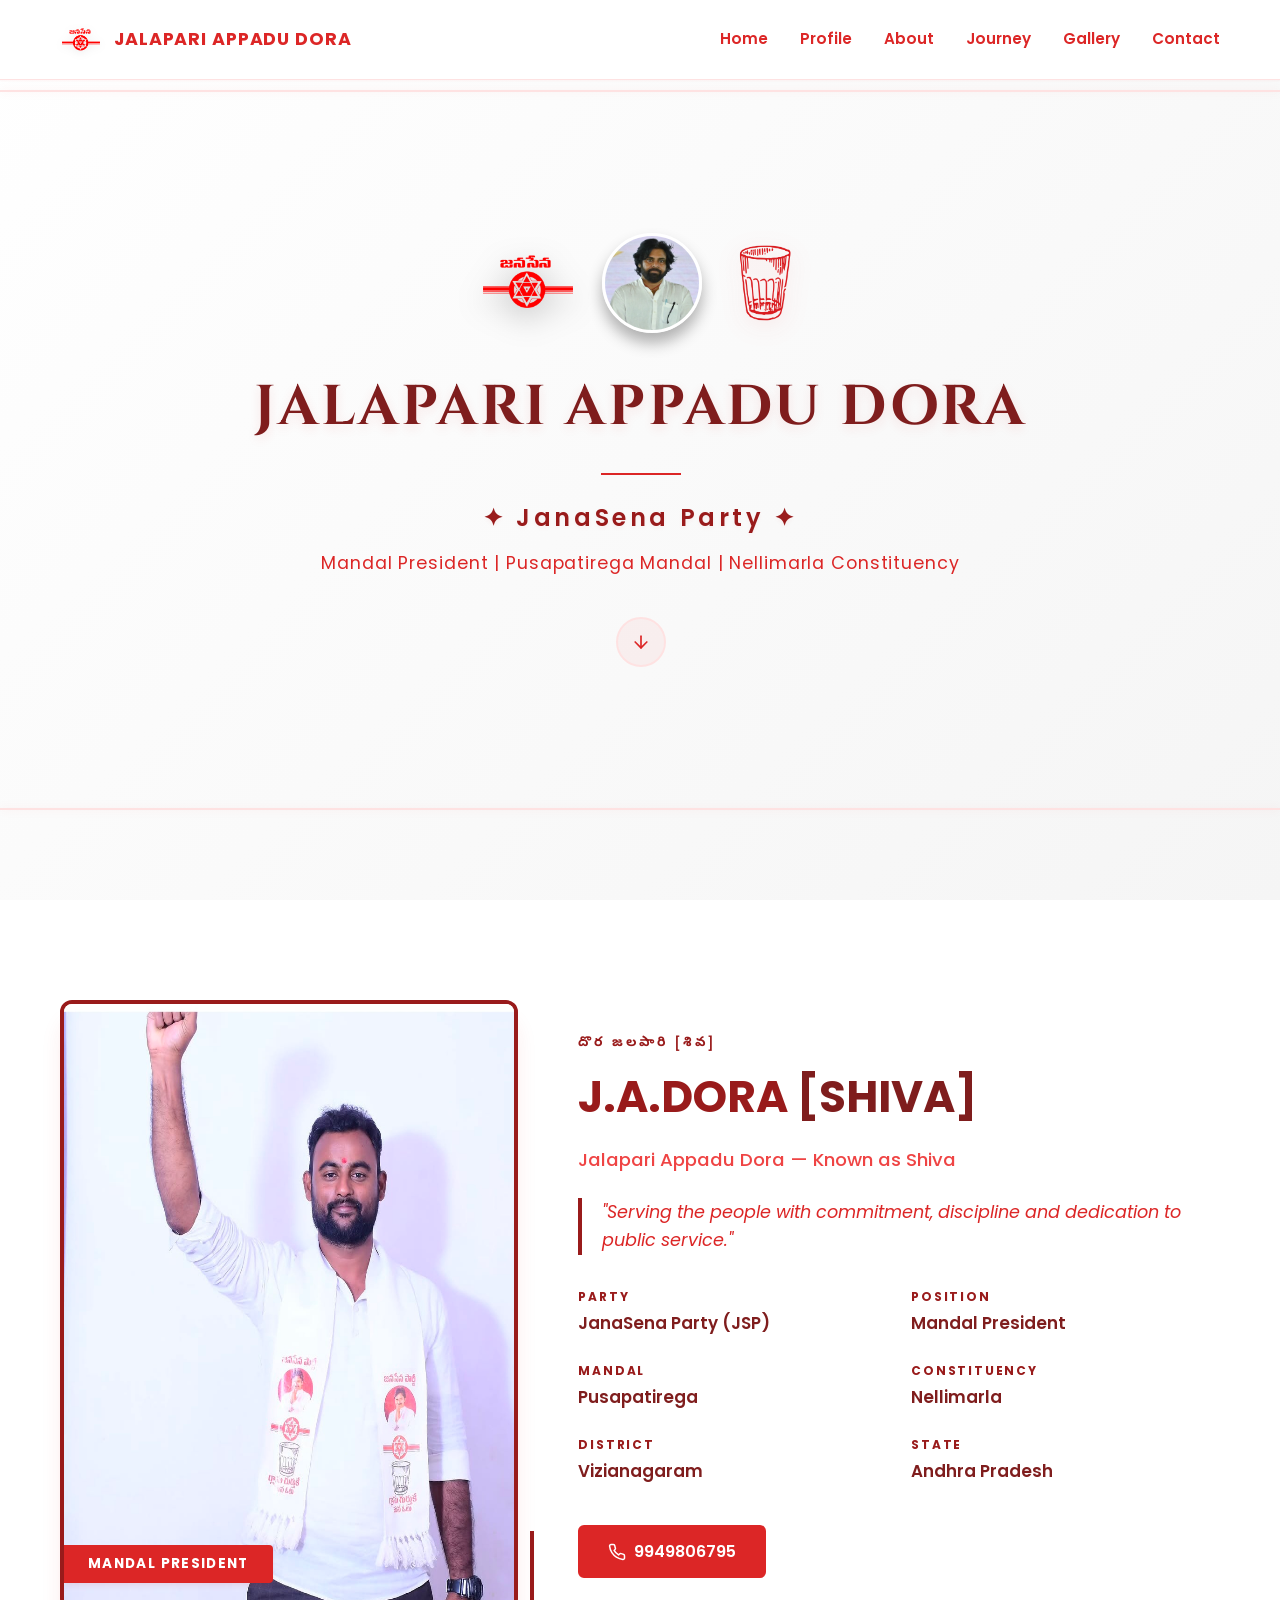
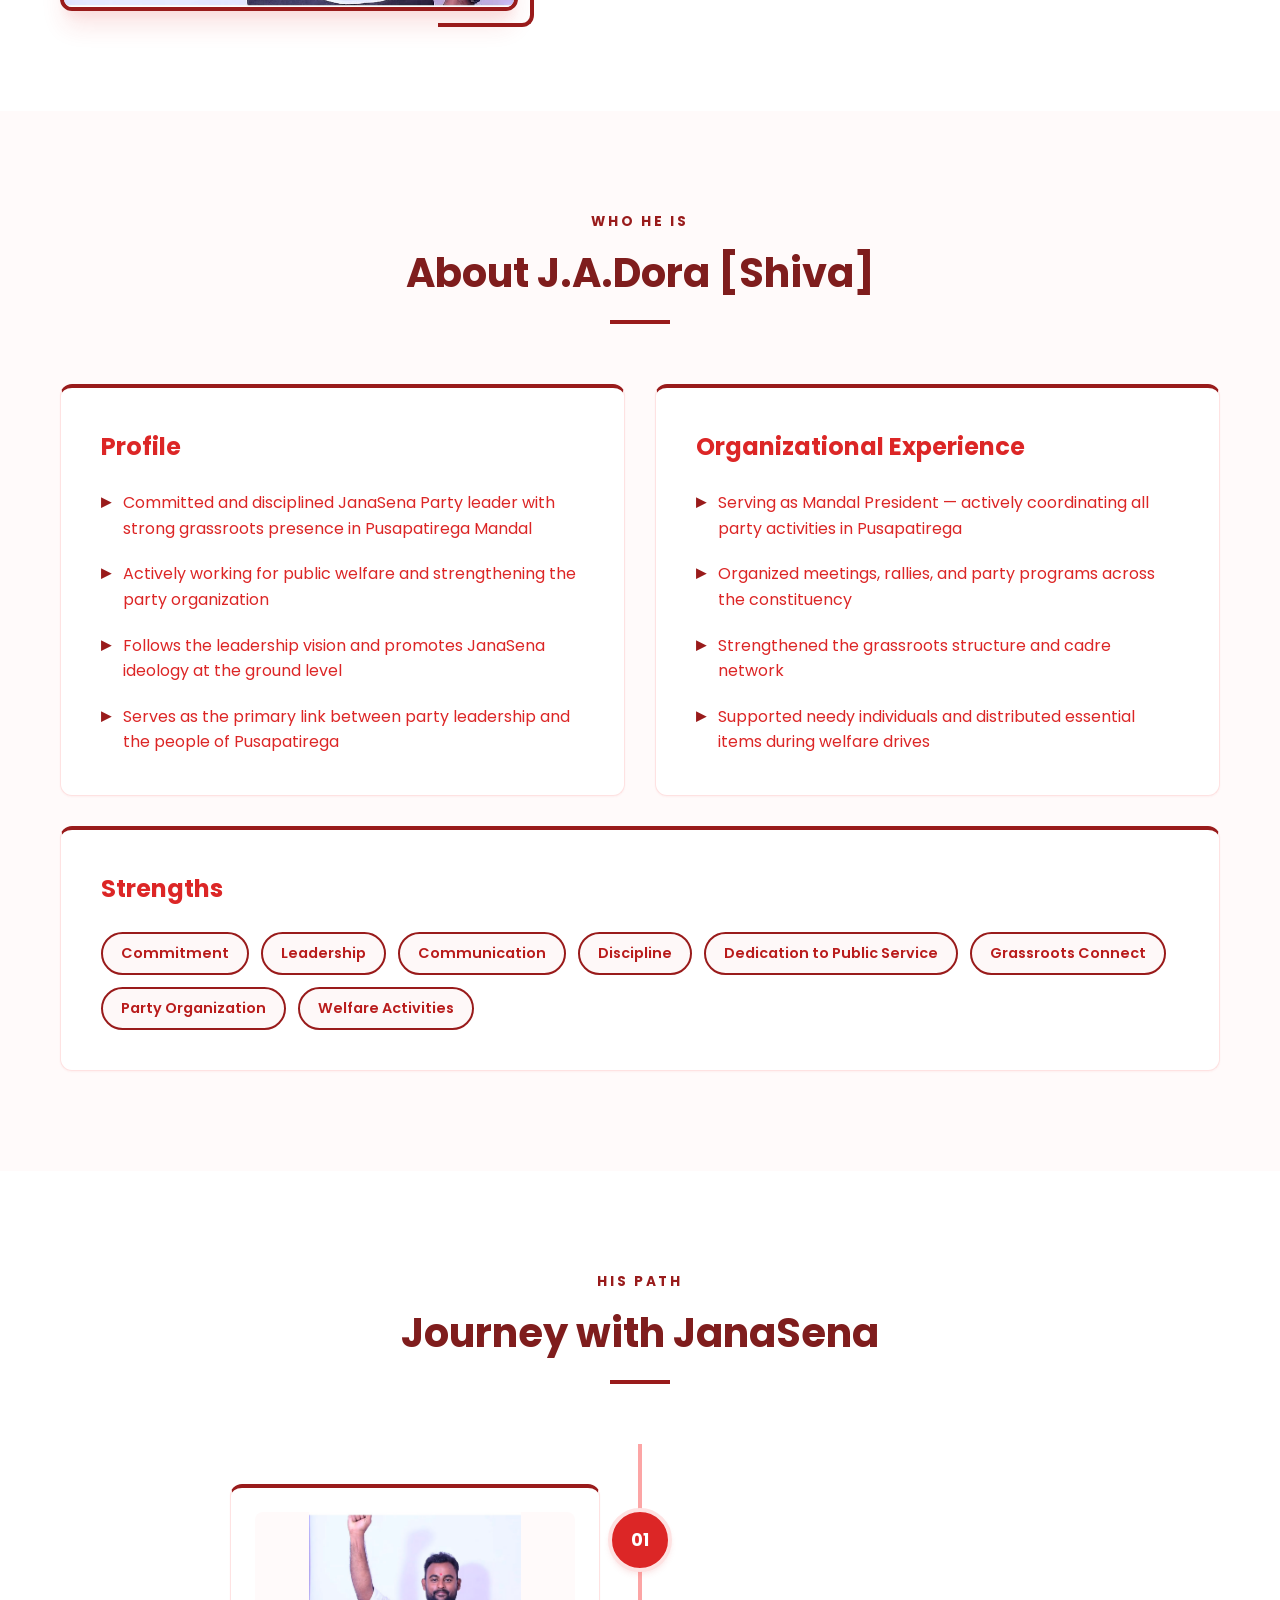
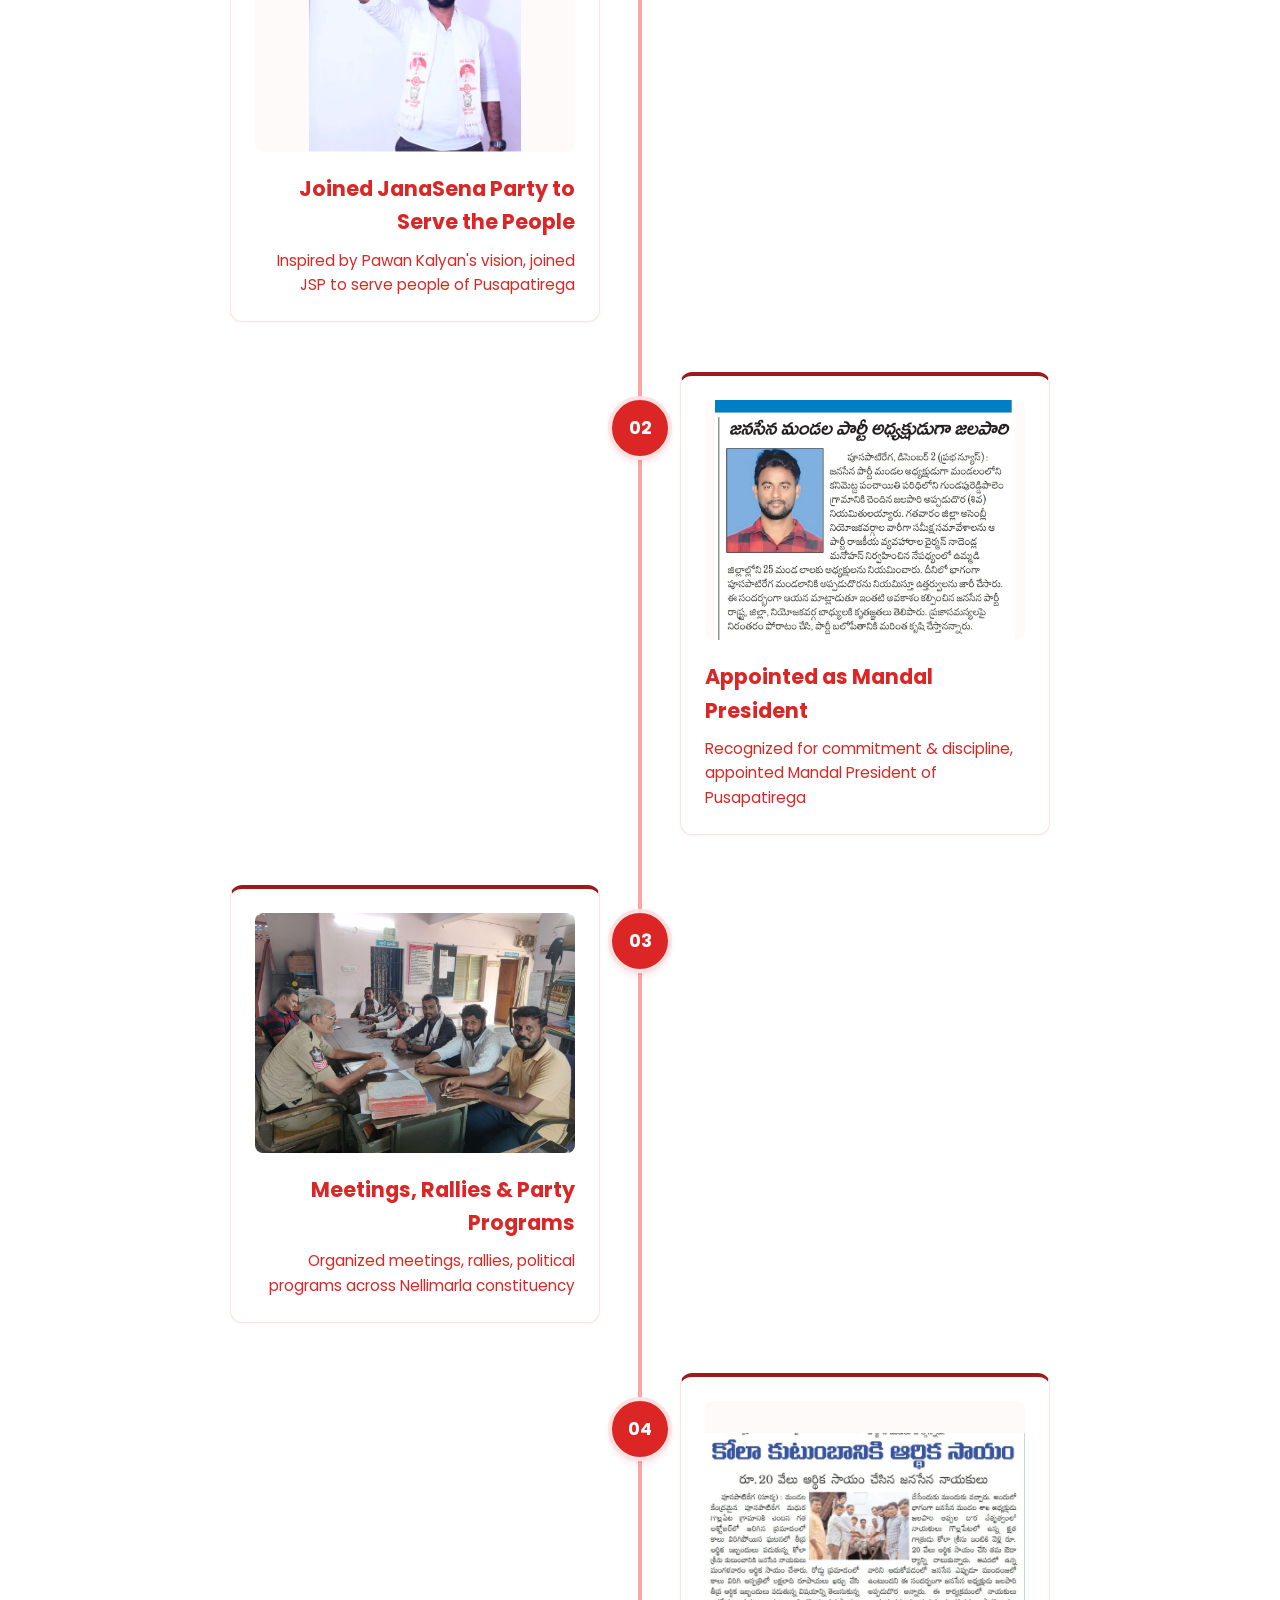
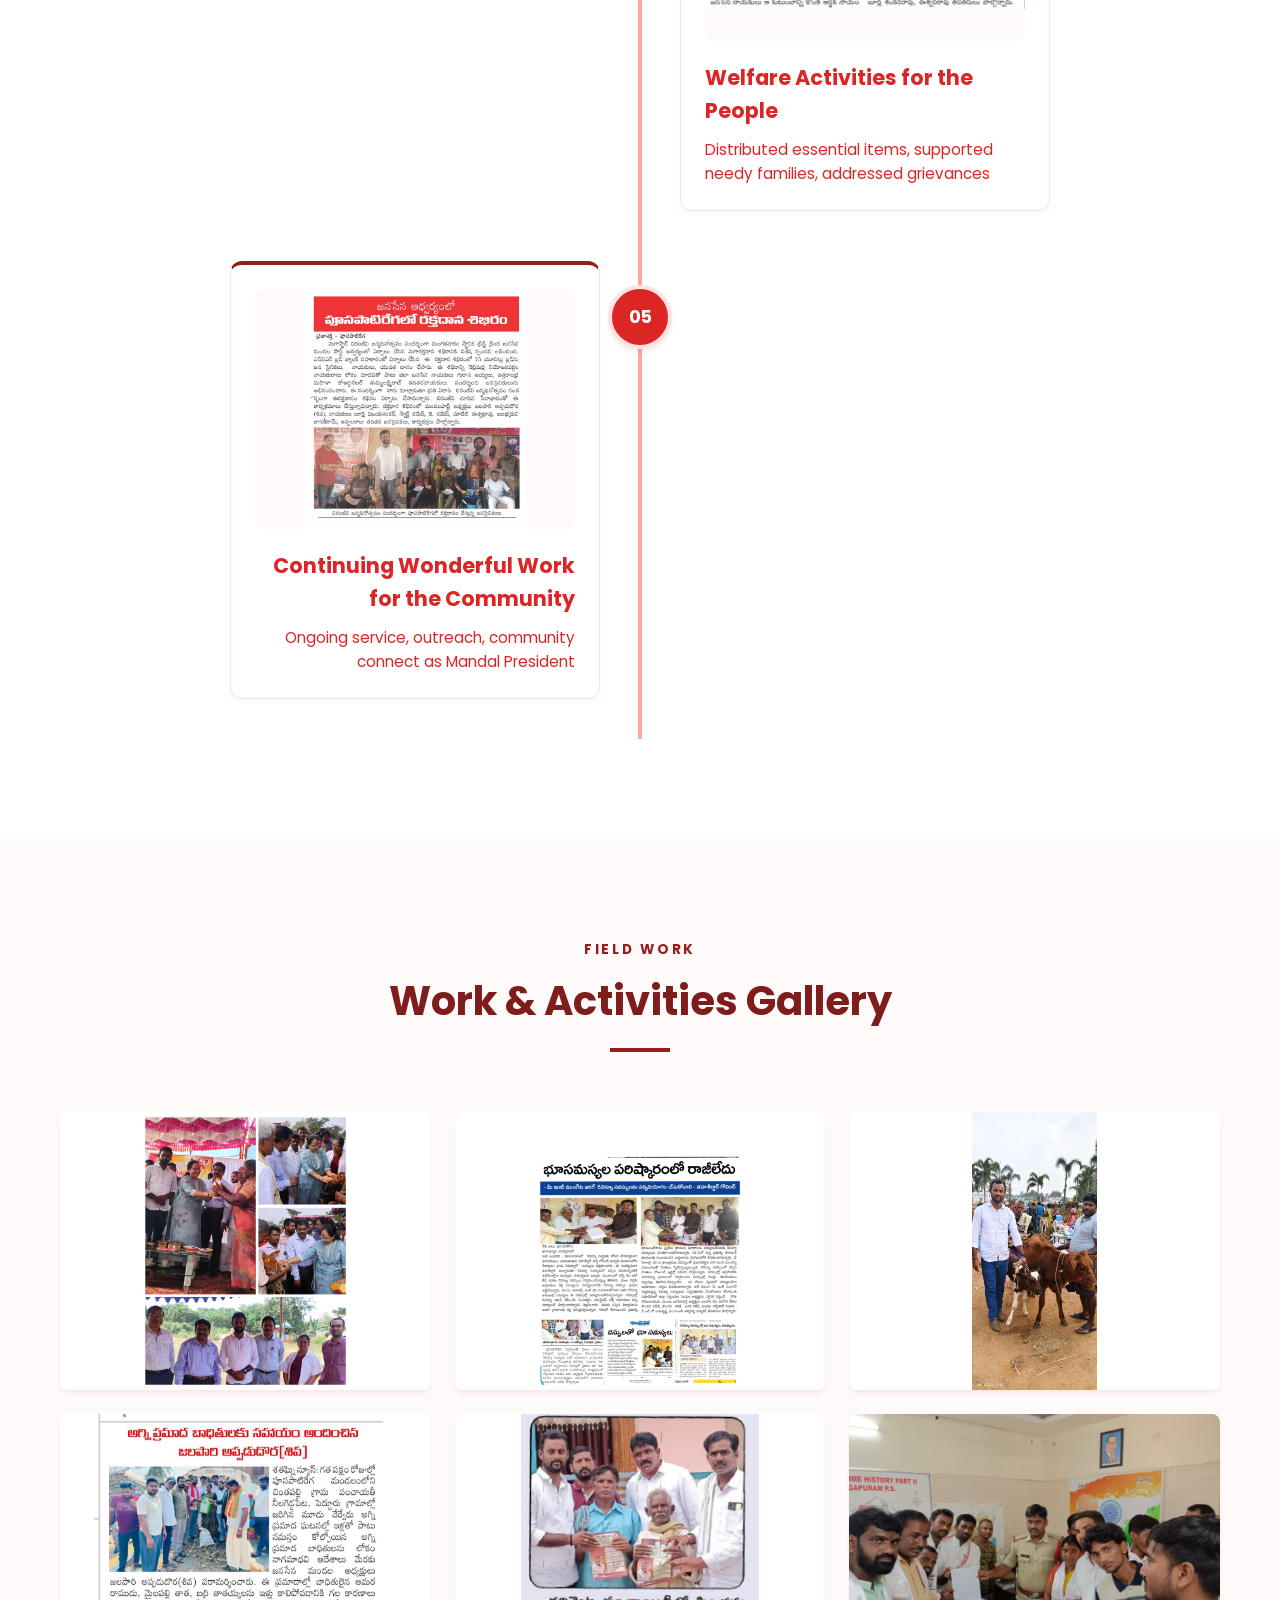
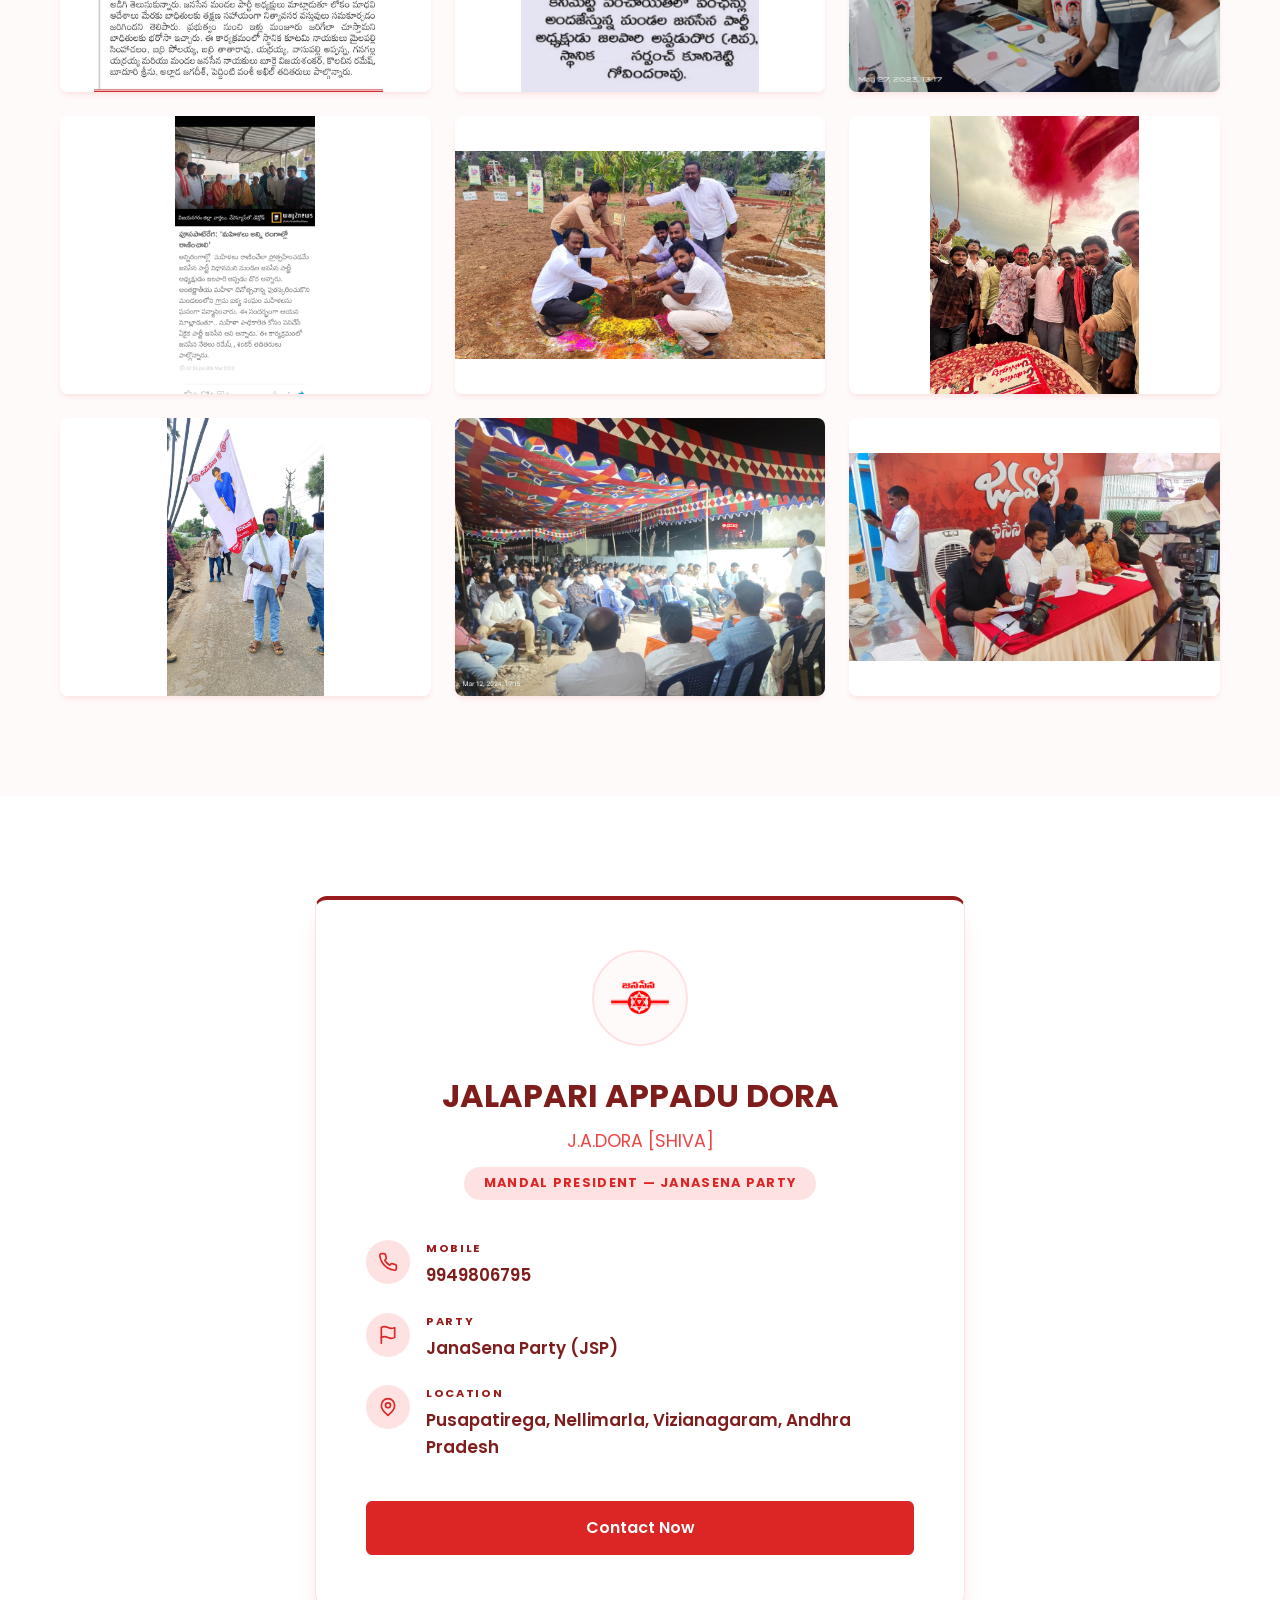
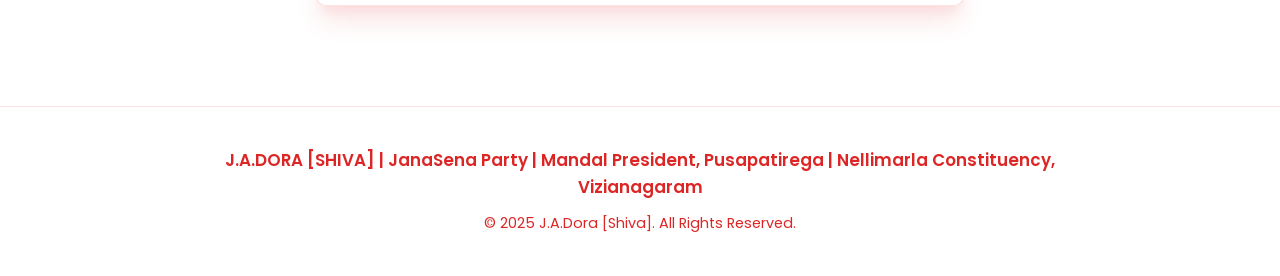
==== index.html @ dcb87cd3 "first commit" ====
<!DOCTYPE html>
<html lang="en">
<head>
  <meta charset="UTF-8" />
  <meta name="viewport" content="width=device-width, initial-scale=1.0, maximum-scale=1" />
  <title>J.A.DORA [SHIVA] - JanaSena Party Mandal President</title>
  <!-- SEO Meta Tags -->
  <meta name="description" content="Official website showcasing the political profile, journey, activities, and contact details of J.A.Dora [Shiva], Mandal President of JanaSena Party (JSP) in Pusapatirega, Nellimarla, Vizianagaram." />
  <meta name="keywords" content="J.A.Dora, Shiva, Jalapari Appadu Dora, JanaSena Party, JSP, Mandal President, Pusapatirega, Nellimarla, Vizianagaram, Andhra Pradesh, Pawan Kalyan, JSP Leader, Political Profile" />
  <meta name="robots" content="index, follow" />
  <link rel="canonical" href="https://dorajalapari-jsp.vercel.app/" />
  <link rel="icon" type="image/png" href="manus-storage/janasena_logo_d5aa2107.png" />

  <!-- OpenGraph Tags -->
  <meta property="og:type" content="website" />
  <meta property="og:url" content="https://dorajalapari-jsp.vercel.app/" />
  <meta property="og:title" content="J.A.DORA [SHIVA] - JanaSena Party Mandal President" />
  <meta property="og:description" content="Official website showcasing the political profile, journey, activities, and contact details of J.A.Dora [Shiva], Mandal President of JanaSena Party (JSP) in Pusapatirega, Nellimarla, Vizianagaram." />
  <meta property="og:image" content="https://dorajalapari-jsp.vercel.app/manus-storage/hero_main_4009a0f4.jpg" />
  <meta property="og:site_name" content="J.A.Dora - JanaSena Party Mandal President" />

  <!-- Twitter Card Tags -->
  <meta name="twitter:card" content="summary_large_image" />
  <meta name="twitter:url" content="https://dorajalapari-jsp.vercel.app/" />
  <meta name="twitter:title" content="J.A.DORA [SHIVA] - JanaSena Party Mandal President" />
  <meta name="twitter:description" content="Official website showcasing the political profile, journey, activities, and contact details of J.A.Dora [Shiva], Mandal President of JanaSena Party (JSP) in Pusapatirega, Nellimarla, Vizianagaram." />
  <meta name="twitter:image" content="https://dorajalapari-jsp.vercel.app/manus-storage/hero_main_4009a0f4.jpg" />

  <!-- Preconnect and Google Fonts -->
  <link rel="preconnect" href="https://fonts.googleapis.com" />
  <link rel="preconnect" href="https://fonts.gstatic.com" crossorigin />
  <link href="https://fonts.googleapis.com/css2?family=Noto+Sans+Telugu:wght@400;700&family=Cinzel:wght@400;700&family=Poppins:wght@300;400;600;700&display=swap" rel="stylesheet" />

  <!-- Link CSS stylesheet -->
  <link rel="stylesheet" href="index.css" />
</head>
<body>

  <!-- Header & Navigation -->
  <header id="header" class="header">
    <div class="header-container">
      <div class="header-brand">
        <img src="manus-storage/janasena_logo_d5aa2107.png" alt="JanaSena Logo" class="brand-logo" />
        <span class="brand-title">JALAPARI APPADU DORA</span>
      </div>
      <button class="menu-toggle" id="menuToggle" aria-label="Toggle Menu">
        <svg xmlns="http://www.w3.org/2000/svg" width="24" height="24" viewBox="0 0 24 24" fill="none" stroke="currentColor" stroke-width="2" stroke-linecap="round" stroke-linejoin="round" class="menu-icon"><line x1="4" x2="20" y1="12" y2="12"/><line x1="4" x2="20" y1="6" y2="6"/><line x1="4" x2="20" y1="18" y2="18"/></svg>
        <svg xmlns="http://www.w3.org/2000/svg" width="24" height="24" viewBox="0 0 24 24" fill="none" stroke="currentColor" stroke-width="2" stroke-linecap="round" stroke-linejoin="round" class="close-icon"><line x1="18" x2="6" y1="6" y2="18"/><line x1="6" x2="18" y1="6" y2="18"/></svg>
      </button>
      <nav class="nav-links" id="navLinks">
        <a href="#welcome" class="nav-link active">Home</a>
        <a href="#home" class="nav-link">Profile</a>
        <a href="#about" class="nav-link">About</a>
        <a href="#journey" class="nav-link">Journey</a>
        <a href="#gallery" class="nav-link">Gallery</a>
        <a href="#contact" class="nav-link">Contact</a>
      </nav>
    </div>
  </header>

  <!-- Hero / Welcome Section -->
  <section id="welcome" class="welcome-section">
    <div class="decorative-line line-top"></div>
    <div class="decorative-line line-bottom"></div>
    <div class="welcome-content">
      <div class="hero-images-row">
        <img src="manus-storage/janasena_logo_d5aa2107.png" alt="JanaSena Logo" class="welcome-logo" />
        <img src="manus-storage/pawan_kalyan.jpg" alt="Pawan Kalyan" class="welcome-leader-photo" />
        <img src="manus-storage/glass_symbol.png" alt="JanaSena Glass Symbol" class="welcome-glass-symbol" />
      </div>
      <h1 class="welcome-title">JALAPARI APPADU DORA</h1>
      <div class="divider"></div>
      <p class="welcome-subtitle">✦ JanaSena Party ✦</p>
      <p class="welcome-details">Mandal President | Pusapatirega Mandal | Nellimarla Constituency</p>
      <a href="#home" class="scroll-down-btn" aria-label="Scroll to Profile">
        <svg xmlns="http://www.w3.org/2000/svg" width="24" height="24" viewBox="0 0 24 24" fill="none" stroke="currentColor" stroke-width="2" stroke-linecap="round" stroke-linejoin="round" class="arrow-down-icon"><line x1="12" x2="12" y1="5" y2="19"/><polyline points="19 12 12 19 5 12"/></svg>
      </a>
    </div>
  </section>

  <!-- Profile Section -->
  <section id="home" class="section profile-section">
    <div class="container">
      <div class="profile-grid">
        <!-- Profile Image Column -->
        <div class="profile-image-col">
          <div class="profile-image-container">
            <img src="manus-storage/hero_main_4009a0f4.jpg" alt="J.A.DORA [SHIVA]" class="profile-img" />
            <div class="badge">MANDAL PRESIDENT</div>
          </div>
          <div class="decorative-corner"></div>
        </div>
        
        <!-- Profile Info Column -->
        <div class="profile-info-col">
          <p class="section-label telugu-font">దొర జలపారి [శివ]</p>
          <h2 class="profile-name">
            <span class="highlight">J.A.DORA</span> [SHIVA]
          </h2>
          <p class="profile-title">Jalapari Appadu Dora — Known as Shiva</p>
          <blockquote class="profile-quote">
            "Serving the people with commitment, discipline and dedication to public service."
          </blockquote>
          
          <div class="details-grid">
            <div class="detail-item">
              <span class="detail-label">PARTY</span>
              <span class="detail-value">JanaSena Party (JSP)</span>
            </div>
            <div class="detail-item">
              <span class="detail-label">POSITION</span>
              <span class="detail-value">Mandal President</span>
            </div>
            <div class="detail-item">
              <span class="detail-label">MANDAL</span>
              <span class="detail-value">Pusapatirega</span>
            </div>
            <div class="detail-item">
              <span class="detail-label">CONSTITUENCY</span>
              <span class="detail-value">Nellimarla</span>
            </div>
            <div class="detail-item">
              <span class="detail-label">DISTRICT</span>
              <span class="detail-value">Vizianagaram</span>
            </div>
            <div class="detail-item">
              <span class="detail-label">STATE</span>
              <span class="detail-value">Andhra Pradesh</span>
            </div>
          </div>
          
          <a href="tel:9949806795" class="btn btn-call">
            <svg xmlns="http://www.w3.org/2000/svg" width="20" height="20" viewBox="0 0 24 24" fill="none" stroke="currentColor" stroke-width="2" stroke-linecap="round" stroke-linejoin="round" class="btn-icon"><path d="M22 16.92v3a2 2 0 0 1-2.18 2 19.79 19.79 0 0 1-8.63-3.07 19.5 19.5 0 0 1-6-6 19.79 19.79 0 0 1-3.07-8.67A2 2 0 0 1 4.11 2h3a2 2 0 0 1 2 1.72 12.84 12.84 0 0 0 .7 2.81 2 2 0 0 1-.45 2.11L8.09 9.91a16 16 0 0 0 6 6l1.27-1.27a2 2 0 0 1 2.11-.45 12.84 12.84 0 0 0 2.81.7A2 2 0 0 1 22 16.92z"/></svg>
            9949806795
          </a>
        </div>
      </div>
    </div>
  </section>

  <!-- About Section -->
  <section id="about" class="section about-section bg-slate">
    <div class="container">
      <div class="section-header">
        <p class="section-label">WHO HE IS</p>
        <h2 class="section-title">About J.A.Dora [Shiva]</h2>
        <div class="section-divider"></div>
      </div>
      
      <div class="about-grid">
        <!-- Profile Card -->
        <div class="card card-about">
          <h3 class="card-title">Profile</h3>
          <ul class="card-list">
            <li>
              <span class="bullet-icon">▸</span>
              <span>Committed and disciplined JanaSena Party leader with strong grassroots presence in Pusapatirega Mandal</span>
            </li>
            <li>
              <span class="bullet-icon">▸</span>
              <span>Actively working for public welfare and strengthening the party organization</span>
            </li>
            <li>
              <span class="bullet-icon">▸</span>
              <span>Follows the leadership vision and promotes JanaSena ideology at the ground level</span>
            </li>
            <li>
              <span class="bullet-icon">▸</span>
              <span>Serves as the primary link between party leadership and the people of Pusapatirega</span>
            </li>
          </ul>
        </div>
        
        <!-- Experience Card -->
        <div class="card card-about">
          <h3 class="card-title">Organizational Experience</h3>
          <ul class="card-list">
            <li>
              <span class="bullet-icon">▸</span>
              <span>Serving as Mandal President — actively coordinating all party activities in Pusapatirega</span>
            </li>
            <li>
              <span class="bullet-icon">▸</span>
              <span>Organized meetings, rallies, and party programs across the constituency</span>
            </li>
            <li>
              <span class="bullet-icon">▸</span>
              <span>Strengthened the grassroots structure and cadre network</span>
            </li>
            <li>
              <span class="bullet-icon">▸</span>
              <span>Supported needy individuals and distributed essential items during welfare drives</span>
            </li>
          </ul>
        </div>
        
        <!-- Strengths Card -->
        <div class="card card-about card-full-width">
          <h3 class="card-title">Strengths</h3>
          <div class="tags-container">
            <span class="tag">Commitment</span>
            <span class="tag">Leadership</span>
            <span class="tag">Communication</span>
            <span class="tag">Discipline</span>
            <span class="tag">Dedication to Public Service</span>
            <span class="tag">Grassroots Connect</span>
            <span class="tag">Party Organization</span>
            <span class="tag">Welfare Activities</span>
          </div>
        </div>
      </div>
    </div>
  </section>

  <!-- Journey Section -->
  <section id="journey" class="section journey-section">
    <div class="container">
      <div class="section-header">
        <p class="section-label">HIS PATH</p>
        <h2 class="section-title">Journey with JanaSena</h2>
        <div class="section-divider"></div>
      </div>
      
      <div class="timeline-container">
        <div class="timeline-line"></div>
        <div class="timeline-items">
          <!-- Timeline Item 1 -->
          <div class="timeline-item left">
            <div class="timeline-content card">
              <img src="manus-storage/hero_main_4009a0f4.jpg" alt="Joined JanaSena Party to Serve the People" class="timeline-img" />
              <h3 class="timeline-item-title">Joined JanaSena Party to Serve the People</h3>
              <p class="timeline-item-desc">Inspired by Pawan Kalyan's vision, joined JSP to serve people of Pusapatirega</p>
            </div>
            <div class="timeline-badge">01</div>
          </div>
          
          <!-- Timeline Item 2 -->
          <div class="timeline-item right">
            <div class="timeline-content card">
              <img src="manus-storage/image1_fa6f9392.jpg" alt="Appointed as Mandal President" class="timeline-img" />
              <h3 class="timeline-item-title">Appointed as Mandal President</h3>
              <p class="timeline-item-desc">Recognized for commitment & discipline, appointed Mandal President of Pusapatirega</p>
            </div>
            <div class="timeline-badge">02</div>
          </div>
          
          <!-- Timeline Item 3 -->
          <div class="timeline-item left">
            <div class="timeline-content card">
              <img src="manus-storage/image60_2b51cce6.jpg" alt="Meetings, Rallies & Party Programs" class="timeline-img" />
              <h3 class="timeline-item-title">Meetings, Rallies & Party Programs</h3>
              <p class="timeline-item-desc">Organized meetings, rallies, political programs across Nellimarla constituency</p>
            </div>
            <div class="timeline-badge">03</div>
          </div>
          
          <!-- Timeline Item 4 -->
          <div class="timeline-item right">
            <div class="timeline-content card">
              <img src="manus-storage/image13_eb4d819b.jpg" alt="Welfare Activities for the People" class="timeline-img" />
              <h3 class="timeline-item-title">Welfare Activities for the People</h3>
              <p class="timeline-item-desc">Distributed essential items, supported needy families, addressed grievances</p>
            </div>
            <div class="timeline-badge">04</div>
          </div>
          
          <!-- Timeline Item 5 -->
          <div class="timeline-item left">
            <div class="timeline-content card">
              <img src="manus-storage/image70_5d41a52e.jpg" alt="Continuing Wonderful Work for the Community" class="timeline-img" />
              <h3 class="timeline-item-title">Continuing Wonderful Work for the Community</h3>
              <p class="timeline-item-desc">Ongoing service, outreach, community connect as Mandal President</p>
            </div>
            <div class="timeline-badge">05</div>
          </div>
        </div>
      </div>
    </div>
  </section>

  <!-- Gallery Section -->
  <section id="gallery" class="section gallery-section bg-slate">
    <div class="container">
      <div class="section-header">
        <p class="section-label">FIELD WORK</p>
        <h2 class="section-title">Work & Activities Gallery</h2>
        <div class="section-divider"></div>
      </div>
      
      <div class="gallery-grid">
        <div class="gallery-item" data-title="Party Program — Pusapatirega">
          <img src="manus-storage/image113_a76758f1.jpg" alt="Party Program — Pusapatirega" class="gallery-img" />
          <div class="gallery-overlay">
            <span class="gallery-item-title">Party Program — Pusapatirega</span>
          </div>
        </div>
        
        <div class="gallery-item" data-title="Public Meeting — Nellimarla">
          <img src="manus-storage/image114_27898bb1.jpg" alt="Public Meeting — Nellimarla" class="gallery-img" />
          <div class="gallery-overlay">
            <span class="gallery-item-title">Public Meeting — Nellimarla</span>
          </div>
        </div>
        
        <div class="gallery-item" data-title="Community Outreach Program">
          <img src="manus-storage/image112_46beb931.jpg" alt="Community Outreach Program" class="gallery-img" />
          <div class="gallery-overlay">
            <span class="gallery-item-title">Community Outreach Program</span>
          </div>
        </div>
        
        <div class="gallery-item" data-title="Welfare Distribution Drive">
          <img src="manus-storage/image111_9c33f8f5.jpg" alt="Welfare Distribution Drive" class="gallery-img" />
          <div class="gallery-overlay">
            <span class="gallery-item-title">Welfare Distribution Drive</span>
          </div>
        </div>
        
        <div class="gallery-item" data-title="Cadre Meeting — JanaSena JSP">
          <img src="manus-storage/image110_45384428.jpg" alt="Cadre Meeting — JanaSena JSP" class="gallery-img" />
          <div class="gallery-overlay">
            <span class="gallery-item-title">Cadre Meeting — JanaSena JSP</span>
          </div>
        </div>
        
        <div class="gallery-item" data-title="Public Rally — Vizianagaram">
          <img src="manus-storage/image120_3f7c8141.jpg" alt="Public Rally — Vizianagaram" class="gallery-img" />
          <div class="gallery-overlay">
            <span class="gallery-item-title">Public Rally — Vizianagaram</span>
          </div>
        </div>
        
        <div class="gallery-item" data-title="Public Activity — Pusapatirega">
          <img src="manus-storage/image118_17bfa92f.jpg" alt="Public Activity — Pusapatirega" class="gallery-img" />
          <div class="gallery-overlay">
            <span class="gallery-item-title">Public Activity — Pusapatirega</span>
          </div>
        </div>
        
        <div class="gallery-item" data-title="Community Service Program">
          <img src="manus-storage/image200_b56e4b3e.jpg" alt="Community Service Program" class="gallery-img" />
          <div class="gallery-overlay">
            <span class="gallery-item-title">Community Service Program</span>
          </div>
        </div>
        
        <div class="gallery-item" data-title="Party Organization Drive">
          <img src="manus-storage/image205_aaa535f8.jpg" alt="Party Organization Drive" class="gallery-img" />
          <div class="gallery-overlay">
            <span class="gallery-item-title">Party Organization Drive</span>
          </div>
        </div>
        
        <div class="gallery-item" data-title="Mandal Level Meeting">
          <img src="manus-storage/image173_c8d618b1.jpg" alt="Mandal Level Meeting" class="gallery-img" />
          <div class="gallery-overlay">
            <span class="gallery-item-title">Mandal Level Meeting</span>
          </div>
        </div>
        
        <div class="gallery-item" data-title="Community Connect Program">
          <img src="manus-storage/image145_546055db.jpg" alt="Community Connect Program" class="gallery-img" />
          <div class="gallery-overlay">
            <span class="gallery-item-title">Community Connect Program</span>
          </div>
        </div>
        
        <div class="gallery-item" data-title="Community Engagement Initiative">
          <img src="manus-storage/image232_51700d2d.jpg" alt="Community Engagement Initiative" class="gallery-img" />
          <div class="gallery-overlay">
            <span class="gallery-item-title">Community Engagement Initiative</span>
          </div>
        </div>
      </div>
    </div>
  </section>

  <!-- Contact Section -->
  <section id="contact" class="section contact-section">
    <div class="container">
      <div class="contact-card card">
        <div class="contact-logo-container">
          <img src="manus-storage/janasena_logo_d5aa2107.png" alt="JanaSena Logo" class="contact-logo" />
        </div>
        <h2 class="contact-name">JALAPARI APPADU DORA</h2>
        <p class="contact-subtitle">J.A.DORA [SHIVA]</p>
        <div class="contact-badge">MANDAL PRESIDENT — JANASENA PARTY</div>
        
        <div class="contact-info-list">
          <div class="contact-info-item">
            <div class="contact-icon-wrapper">
              <svg xmlns="http://www.w3.org/2000/svg" width="20" height="20" viewBox="0 0 24 24" fill="none" stroke="currentColor" stroke-width="2" stroke-linecap="round" stroke-linejoin="round" class="contact-icon"><path d="M22 16.92v3a2 2 0 0 1-2.18 2 19.79 19.79 0 0 1-8.63-3.07 19.5 19.5 0 0 1-6-6 19.79 19.79 0 0 1-3.07-8.67A2 2 0 0 1 4.11 2h3a2 2 0 0 1 2 1.72 12.84 12.84 0 0 0 .7 2.81 2 2 0 0 1-.45 2.11L8.09 9.91a16 16 0 0 0 6 6l1.27-1.27a2 2 0 0 1 2.11-.45 12.84 12.84 0 0 0 2.81.7A2 2 0 0 1 22 16.92z"/></svg>
            </div>
            <div class="contact-text-group">
              <span class="contact-label">MOBILE</span>
              <span class="contact-value">9949806795</span>
            </div>
          </div>
          
          <div class="contact-info-item">
            <div class="contact-icon-wrapper">
              <svg xmlns="http://www.w3.org/2000/svg" width="20" height="20" viewBox="0 0 24 24" fill="none" stroke="currentColor" stroke-width="2" stroke-linecap="round" stroke-linejoin="round" class="contact-icon"><path d="M4 15s1-1 4-1 5 2 8 2 4-1 4-1V3s-1 1-4 1-5-2-8-2-4 1-4 1z"/><line x1="4" x2="4" y1="22" y2="15"/></svg>
            </div>
            <div class="contact-text-group">
              <span class="contact-label">PARTY</span>
              <span class="contact-value">JanaSena Party (JSP)</span>
            </div>
          </div>
          
          <div class="contact-info-item">
            <div class="contact-icon-wrapper">
              <svg xmlns="http://www.w3.org/2000/svg" width="20" height="20" viewBox="0 0 24 24" fill="none" stroke="currentColor" stroke-width="2" stroke-linecap="round" stroke-linejoin="round" class="contact-icon"><path d="M20 10c0 6-8 12-8 12s-8-6-8-12a8 8 0 0 1 16 0Z"/><circle cx="12" cy="10" r="3"/></svg>
            </div>
            <div class="contact-text-group">
              <span class="contact-label">LOCATION</span>
              <span class="contact-value">Pusapatirega, Nellimarla, Vizianagaram, Andhra Pradesh</span>
            </div>
          </div>
        </div>
        
        <a href="tel:9949806795" class="btn btn-call btn-full-width">Contact Now</a>
      </div>
    </div>
  </section>

  <!-- Footer -->
  <footer class="footer">
    <div class="container">
      <p class="footer-title">J.A.DORA [SHIVA] | JanaSena Party | Mandal President, Pusapatirega | Nellimarla Constituency, Vizianagaram</p>
      <p class="footer-copyright">&copy; 2025 J.A.Dora [Shiva]. All Rights Reserved.</p>
    </div>
  </footer>

  <!-- Lightbox Modal for Gallery -->
  <div class="lightbox" id="lightbox">
    <button class="lightbox-close" id="lightboxClose" aria-label="Close Lightbox">&times;</button>
    <div class="lightbox-content">
      <img src="" alt="Enlarged gallery activity" class="lightbox-img" id="lightboxImg" />
      <p class="lightbox-caption" id="lightboxCaption"></p>
    </div>
  </div>

  <!-- Link JS script -->
  <script src="index.js"></script>
</body>
</html>
---- index.css ----
/* ==========================================
   DESIGN SYSTEM & CUSTOM VARIABLES
   ========================================== */
:root {
  /* Colors - Swapped to White UI and Red Text */
  --primary-gradient: linear-gradient(135deg, #ffffff, #fafafa, #f5f5f5);
  --primary-color: #dc2626;       /* Bright Red */
  --primary-hover: #b91c1c;       /* Dark Red */
  --secondary-color: #991b1b;     /* Main Political Red */
  --text-dark: #7f1d1d;           /* Deep political red for dark text */
  --text-slate: #dc2626;          /* Red for body copy */
  --text-muted: #ef4444;          /* Light Red */
  --bg-light: #ffffff;            /* White */
  --bg-slate: #fffafa;            /* Warm off-white with red undertone */
  --border-color: #fee2e2;        /* Light Red/Pink border */
  --shadow-sm: 0 1px 2px 0 rgba(220, 38, 38, 0.05);
  --shadow-md: 0 4px 6px -1px rgba(220, 38, 38, 0.08), 0 2px 4px -1px rgba(220, 38, 38, 0.04);
  --shadow-lg: 0 10px 15px -3px rgba(220, 38, 38, 0.1), 0 4px 6px -2px rgba(220, 38, 38, 0.05);
  --shadow-xl: 0 20px 25px -5px rgba(220, 38, 38, 0.12), 0 10px 10px -5px rgba(220, 38, 38, 0.06);
  
  /* Fonts */
  --font-ui: 'Poppins', sans-serif;
  --font-classical: 'Cinzel', serif;
  --font-telugu: 'Noto Sans Telugu', sans-serif;
  
  /* Layout */
  --header-height: 80px;
  --max-width: 1200px;
  
  /* Transitions */
  --transition-fast: 0.2s ease;
  --transition-normal: 0.3s ease;
  --transition-slow: 0.5s ease;
}

/* ==========================================
   BASE & RESET STYLES
   ========================================== */
* {
  margin: 0;
  padding: 0;
  box-sizing: border-box;
}

html {
  scroll-behavior: smooth;
  scroll-padding-top: var(--header-height);
}

body {
  font-family: var(--font-ui);
  color: var(--text-slate);
  background-color: var(--bg-light);
  line-height: 1.6;
  -webkit-font-smoothing: antialiased;
}

a {
  text-decoration: none;
  color: inherit;
}

ul, ol {
  list-style: none;
}

img {
  max-width: 100%;
  display: block;
}

button {
  background: none;
  border: none;
  font: inherit;
  cursor: pointer;
  outline: none;
}

.telugu-font {
  font-family: var(--font-telugu);
}

/* ==========================================
   LAYOUT UTILITIES
   ========================================== */
.container {
  width: 100%;
  max-width: var(--max-width);
  margin: 0 auto;
  padding: 0 20px;
}

.section {
  padding: 100px 0;
}

.bg-slate {
  background-color: var(--bg-slate);
}

.section-header {
  text-align: center;
  margin-bottom: 60px;
}

.section-label {
  color: var(--secondary-color);
  font-weight: 700;
  font-size: 0.85rem;
  letter-spacing: 0.2em;
  text-transform: uppercase;
  margin-bottom: 8px;
}

.section-title {
  font-family: var(--font-ui);
  font-size: 2.5rem;
  font-weight: 700;
  color: var(--text-dark);
  margin-bottom: 15px;
}

.section-divider {
  width: 60px;
  height: 4px;
  background-color: var(--secondary-color);
  margin: 0 auto;
}

/* Cards & Buttons */
.card {
  background-color: var(--bg-light);
  border-radius: 12px;
  border: 1px solid var(--border-color);
  box-shadow: var(--shadow-sm);
  transition: transform var(--transition-normal), box-shadow var(--transition-normal);
}

.card:hover {
  transform: translateY(-4px);
  box-shadow: var(--shadow-lg);
}

.btn {
  display: inline-flex;
  align-items: center;
  justify-content: center;
  gap: 8px;
  padding: 12px 28px;
  border-radius: 6px;
  font-weight: 600;
  font-size: 1rem;
  transition: background-color var(--transition-fast), transform var(--transition-fast);
}

.btn-call {
  background-color: var(--primary-color);
  color: var(--bg-light);
  border: 2px solid var(--primary-color);
}

.btn-call:hover {
  background-color: var(--primary-hover);
  border-color: var(--primary-hover);
  transform: scale(1.02);
}

.btn-full-width {
  display: flex;
  width: 100%;
}

/* ==========================================
   NAVIGATION STYLES
   ========================================== */
.header {
  position: fixed;
  top: 0;
  left: 0;
  right: 0;
  height: var(--header-height);
  z-index: 1000;
  display: flex;
  align-items: center;
  background-color: rgba(255, 255, 255, 0.95);
  backdrop-filter: blur(8px);
  border-bottom: 1px solid var(--border-color);
  box-shadow: var(--shadow-sm);
  transition: background-color var(--transition-normal), box-shadow var(--transition-normal), border-color var(--transition-normal), height var(--transition-normal);
}

/* Header state when scrolled down */
.header.scrolled {
  height: 70px;
  background-color: var(--bg-light);
  box-shadow: var(--shadow-md);
  border-bottom-color: var(--border-color);
}

.header-container {
  width: 100%;
  max-width: var(--max-width);
  margin: 0 auto;
  padding: 0 20px;
  display: flex;
  justify-content: space-between;
  align-items: center;
}

.header-brand {
  display: flex;
  align-items: center;
  gap: 12px;
}

.brand-logo {
  height: 42px;
  width: auto;
  filter: drop-shadow(0 2px 4px rgba(0,0,0,0.1));
}

.brand-title {
  color: var(--primary-color);
  font-weight: 700;
  font-size: 1.1rem;
  letter-spacing: 0.05em;
  transition: color var(--transition-normal);
}

.header.scrolled .brand-title {
  color: var(--text-dark);
}

.nav-links {
  display: flex;
  gap: 32px;
}

.nav-link {
  color: var(--text-slate);
  font-weight: 600;
  font-size: 0.95rem;
  position: relative;
  padding: 6px 0;
  transition: color var(--transition-fast);
}

.nav-link:hover {
  color: var(--primary-color);
}

.nav-link::after {
  content: '';
  position: absolute;
  bottom: 0;
  left: 0;
  width: 0;
  height: 2px;
  background-color: var(--secondary-color);
  transition: width var(--transition-fast);
}

.nav-link.active,
.nav-link:hover::after {
  width: 100%;
}

.nav-link.active {
  color: var(--primary-color);
}

/* Scrolled Nav Link States */
.header.scrolled .nav-link {
  color: var(--text-slate);
}

.header.scrolled .nav-link:hover,
.header.scrolled .nav-link.active {
  color: var(--primary-color);
}

/* Menu Toggle Button (Mobile) */
.menu-toggle {
  display: none;
  color: var(--primary-color);
  padding: 8px;
  border-radius: 4px;
}

.header.scrolled .menu-toggle {
  color: var(--text-dark);
}

.menu-toggle .close-icon {
  display: none;
}

.menu-toggle.open .menu-icon {
  display: none;
}

.menu-toggle.open .close-icon {
  display: block;
}

/* ==========================================
   HERO / WELCOME SECTION
   ========================================== */
.welcome-section {
  position: relative;
  height: 100vh;
  min-height: 600px;
  background: var(--primary-gradient);
  display: flex;
  align-items: center;
  justify-content: center;
  overflow: hidden;
  text-align: center;
}

.decorative-line {
  position: absolute;
  left: 0;
  right: 0;
  height: 2px;
  background-color: var(--border-color);
  box-shadow: 0 0 10px rgba(220, 38, 38, 0.1);
}

.line-top {
  top: 10%;
}

.line-bottom {
  bottom: 10%;
}

.welcome-content {
  position: relative;
  z-index: 10;
  padding: 0 20px;
  animation: welcomeFadeIn 1s cubic-bezier(0.16, 1, 0.3, 1) forwards;
}

.hero-images-row {
  display: flex;
  justify-content: center;
  align-items: center;
  gap: 24px;
  margin: 0 auto 30px;
}

.welcome-logo {
  height: 100px;
  width: auto;
  filter: drop-shadow(0 10px 15px rgba(0,0,0,0.3));
  transition: transform var(--transition-normal);
}

.welcome-logo:hover {
  transform: scale(1.05);
}

.welcome-leader-photo {
  height: 100px;
  width: 100px;
  border-radius: 50%;
  border: 3px solid rgba(255, 255, 255, 0.85);
  object-fit: cover;
  object-position: center top;
  box-shadow: 0 10px 15px rgba(0,0,0,0.3);
  transition: transform var(--transition-normal), border-color var(--transition-normal);
}

.welcome-leader-photo:hover {
  transform: scale(1.05);
  border-color: var(--bg-light);
}

.welcome-glass-symbol {
  height: 95px;
  width: auto;
  filter: invert(18%) sepia(85%) saturate(5833%) hue-rotate(352deg) brightness(88%) contrast(92%) drop-shadow(0 6px 12px rgba(220, 38, 38, 0.15));
  transition: transform var(--transition-normal);
}

.welcome-glass-symbol:hover {
  transform: scale(1.05);
}


.welcome-title {
  font-family: var(--font-classical);
  font-size: 3.5rem;
  font-weight: 700;
  color: var(--text-dark);
  margin-bottom: 20px;
  letter-spacing: 0.05em;
  text-shadow: 0 4px 12px rgba(220, 38, 38, 0.1);
}

.divider {
  width: 80px;
  height: 2px;
  background-color: var(--primary-color);
  margin: 0 auto 24px;
}

.welcome-subtitle {
  font-size: 1.5rem;
  font-weight: 600;
  color: var(--secondary-color);
  margin-bottom: 12px;
  letter-spacing: 0.15em;
  text-shadow: 0 2px 4px rgba(220, 38, 38, 0.05);
}

.welcome-details {
  font-size: 1.1rem;
  color: var(--text-slate);
  margin-bottom: 40px;
  letter-spacing: 0.05em;
  max-width: 700px;
  margin-left: auto;
  margin-right: auto;
}

.scroll-down-btn {
  display: inline-flex;
  align-items: center;
  justify-content: center;
  width: 50px;
  height: 50px;
  border-radius: 50%;
  border: 2px solid var(--border-color);
  color: var(--primary-color);
  background-color: rgba(220, 38, 38, 0.05);
  transition: background-color var(--transition-fast), border-color var(--transition-fast), transform var(--transition-fast);
  animation: bounce 2s infinite;
}

.scroll-down-btn:hover {
  background-color: rgba(220, 38, 38, 0.1);
  border-color: var(--primary-color);
}

.arrow-down-icon {
  width: 20px;
  height: 20px;
}

@keyframes welcomeFadeIn {
  from {
    opacity: 0;
    transform: scale(0.95) translateY(20px);
  }
  to {
    opacity: 1;
    transform: scale(1) translateY(0);
  }
}

@keyframes bounce {
  0%, 20%, 50%, 80%, 100% {
    transform: translateY(0);
  }
  40% {
    transform: translateY(-10px);
  }
  60% {
    transform: translateY(-5px);
  }
}

/* ==========================================
   PROFILE SECTION STYLES
   ========================================== */
.profile-grid {
  display: grid;
  grid-template-columns: 5fr 7fr;
  gap: 60px;
  align-items: center;
}

.profile-image-col {
  position: relative;
}

.profile-image-container {
  position: relative;
  aspect-ratio: 3 / 4;
  border: 4px solid var(--secondary-color);
  border-radius: 12px;
  overflow: hidden;
  box-shadow: var(--shadow-xl);
}

.profile-img {
  width: 100%;
  height: 100%;
  object-cover: cover;
  object-position: top center;
  transition: transform var(--transition-slow);
}

.profile-image-container:hover .profile-img {
  transform: scale(1.03);
}

.profile-image-container .badge {
  position: absolute;
  bottom: 24px;
  left: 0;
  background-color: var(--primary-color);
  color: var(--bg-light);
  padding: 8px 24px;
  font-weight: 700;
  font-size: 0.85rem;
  letter-spacing: 0.1em;
  border-radius: 0 4px 4px 0;
  box-shadow: var(--shadow-md);
}

.decorative-corner {
  position: absolute;
  bottom: -16px;
  right: -16px;
  width: 96px;
  height: 96px;
  border-right: 4px solid var(--secondary-color);
  border-bottom: 4px solid var(--secondary-color);
  border-radius: 0 0 12px 0;
  pointer-events: none;
}

.profile-name {
  font-size: 2.75rem;
  font-weight: 700;
  color: var(--text-dark);
  margin-bottom: 12px;
}

.profile-name .highlight {
  color: var(--secondary-color);
}

.profile-title {
  font-size: 1.15rem;
  color: var(--text-muted);
  margin-bottom: 24px;
  font-weight: 500;
}

.profile-quote {
  font-size: 1.1rem;
  font-style: italic;
  color: var(--text-slate);
  border-left: 4px solid var(--secondary-color);
  padding-left: 20px;
  margin-bottom: 32px;
}

.details-grid {
  display: grid;
  grid-template-columns: 1fr 1fr;
  gap: 24px;
  margin-bottom: 40px;
}

.detail-item {
  display: flex;
  flex-direction: column;
  gap: 4px;
}

.detail-label {
  color: var(--secondary-color);
  font-weight: 700;
  font-size: 0.75rem;
  letter-spacing: 0.15em;
}

.detail-value {
  color: var(--text-dark);
  font-weight: 600;
  font-size: 1.05rem;
}

.btn-icon {
  width: 18px;
  height: 18px;
}

/* ==========================================
   ABOUT SECTION STYLES
   ========================================== */
.about-grid {
  display: grid;
  grid-template-columns: 1fr 1fr;
  gap: 30px;
}

.card-about {
  padding: 40px;
  border-top: 4px solid var(--secondary-color);
}

.card-title {
  font-size: 1.5rem;
  font-weight: 700;
  color: var(--primary-color);
  margin-bottom: 24px;
}

.card-list {
  display: flex;
  flex-direction: column;
  gap: 20px;
}

.card-list li {
  display: flex;
  align-items: flex-start;
  gap: 12px;
  color: var(--text-slate);
}

.bullet-icon {
  color: var(--secondary-color);
  font-weight: 900;
  font-size: 1.2rem;
  line-height: 1.2;
}

.card-full-width {
  grid-column: 1 / span 2;
}

.tags-container {
  display: flex;
  flex-wrap: wrap;
  gap: 12px;
}

.tag {
  padding: 8px 18px;
  border: 2px solid var(--secondary-color);
  background-color: rgba(220, 38, 38, 0.03);
  color: var(--primary-hover);
  border-radius: 50px;
  font-weight: 600;
  font-size: 0.9rem;
  transition: background-color var(--transition-fast), color var(--transition-fast);
}

.tag:hover {
  background-color: var(--secondary-color);
  color: var(--bg-light);
}

/* ==========================================
   JOURNEY / TIMELINE SECTION STYLES
   ========================================== */
.timeline-container {
  position: relative;
  max-width: 900px;
  margin: 0 auto;
  padding: 40px 0;
}

.timeline-line {
  position: absolute;
  left: 50%;
  top: 0;
  bottom: 0;
  width: 4px;
  background-color: #fca5a5; /* Red 300 */
  transform: translateX(-50%);
}

.timeline-items {
  display: flex;
  flex-direction: column;
  gap: 50px;
}

.timeline-item {
  position: relative;
  width: 50%;
  padding: 0 40px;
}

.timeline-item.left {
  left: 0;
  text-align: right;
}

.timeline-item.right {
  left: 50%;
  text-align: left;
}

.timeline-content {
  padding: 24px;
  border-top: 4px solid var(--secondary-color);
}

.timeline-img {
  width: 100%;
  height: 240px;
  object-fit: contain;
  background-color: var(--bg-slate);
  border-radius: 8px;
  margin-bottom: 20px;
}

.timeline-item-title {
  font-size: 1.3rem;
  font-weight: 700;
  color: var(--primary-color);
  margin-bottom: 10px;
}

.timeline-item-desc {
  font-size: 0.95rem;
  color: var(--text-slate);
}

.timeline-badge {
  position: absolute;
  top: 24px;
  width: 64px;
  height: 64px;
  border-radius: 50%;
  background-color: var(--primary-color);
  border: 4px solid #fee2e2; /* Red 100 */
  color: var(--bg-light);
  font-weight: 700;
  font-size: 1.1rem;
  display: flex;
  align-items: center;
  justify-content: center;
  z-index: 10;
  box-shadow: var(--shadow-md);
}

.timeline-item.left .timeline-badge {
  right: -32px;
}

.timeline-item.right .timeline-badge {
  left: -32px;
}

/* ==========================================
   GALLERY SECTION STYLES
   ========================================== */
.gallery-grid {
  display: grid;
  grid-template-columns: repeat(3, 1fr);
  gap: 24px;
}

.gallery-item {
  position: relative;
  aspect-ratio: 4 / 3;
  border-radius: 8px;
  overflow: hidden;
  box-shadow: var(--shadow-md);
  background-color: var(--bg-slate);
  cursor: pointer;
  transition: transform var(--transition-normal), box-shadow var(--transition-normal);
}

.gallery-item:hover {
  transform: scale(1.02);
  box-shadow: var(--shadow-xl);
}

.gallery-img {
  width: 100%;
  height: 100%;
  object-fit: contain;
  background-color: var(--bg-light); /* Clean white background */
  transition: transform var(--transition-slow);
}

.gallery-item:hover .gallery-img {
  transform: scale(1.05);
}

.gallery-overlay {
  position: absolute;
  inset: 0;
  background: linear-gradient(to top, rgba(153, 27, 27, 0.95), rgba(153, 27, 27, 0.2) 60%); /* Red gradient overlay */
  display: flex;
  align-items: flex-end;
  padding: 24px;
  opacity: 0;
  transition: opacity var(--transition-normal);
}

.gallery-item:hover .gallery-overlay {
  opacity: 1;
}

.gallery-item-title {
  color: var(--bg-light);
  font-weight: 700;
  font-size: 1rem;
  text-shadow: 0 1px 4px rgba(0,0,0,0.5);
}

/* ==========================================
   CONTACT SECTION STYLES
   ========================================== */
.contact-section {
  background-color: var(--bg-light);
  display: flex;
  justify-content: center;
}

.contact-card {
  max-width: 650px;
  width: 100%;
  margin: 0 auto;
  padding: 50px;
  border-top: 4px solid var(--secondary-color);
  box-shadow: var(--shadow-xl);
  text-align: center;
}

.contact-logo-container {
  width: 96px;
  height: 96px;
  border-radius: 50%;
  background-color: var(--bg-slate);
  border: 2px solid var(--border-color);
  margin: 0 auto 24px;
  display: flex;
  align-items: center;
  justify-content: center;
}

.contact-logo {
  height: 64px;
  width: auto;
}

.contact-name {
  font-size: 2rem;
  font-weight: 700;
  color: var(--text-dark);
  margin-bottom: 6px;
}

.contact-subtitle {
  font-size: 1.1rem;
  color: var(--text-muted);
  margin-bottom: 12px;
}

.contact-badge {
  display: inline-block;
  background-color: #fee2e2; /* Red 100 */
  color: var(--primary-color);
  font-weight: 700;
  font-size: 0.8rem;
  letter-spacing: 0.1em;
  padding: 6px 20px;
  border-radius: 50px;
  margin-bottom: 40px;
}

.contact-info-list {
  display: flex;
  flex-direction: column;
  gap: 24px;
  text-align: left;
  margin-bottom: 40px;
}

.contact-info-item {
  display: flex;
  align-items: flex-start;
  gap: 16px;
}

.contact-icon-wrapper {
  width: 44px;
  height: 44px;
  border-radius: 50%;
  background-color: #fee2e2;
  color: var(--primary-color);
  display: flex;
  align-items: center;
  justify-content: center;
  flex-shrink: 0;
}

.contact-icon {
  width: 20px;
  height: 20px;
}

.contact-text-group {
  display: flex;
  flex-direction: column;
  gap: 4px;
}

.contact-label {
  color: var(--secondary-color);
  font-weight: 700;
  font-size: 0.7rem;
  letter-spacing: 0.15em;
}

.contact-value {
  color: var(--text-dark);
  font-weight: 600;
  font-size: 1.05rem;
}

/* ==========================================
   FOOTER STYLES
   ========================================== */
.footer {
  background-color: var(--bg-light);
  border-top: 1px solid var(--border-color);
  color: var(--primary-color);
  padding: 40px 0;
  text-align: center;
}

.footer-title {
  font-weight: 600;
  font-size: 1.05rem;
  margin-bottom: 12px;
  max-width: 900px;
  margin-left: auto;
  margin-right: auto;
  padding: 0 20px;
}

.footer-copyright {
  font-size: 0.9rem;
  color: var(--text-slate);
}

/* ==========================================
   LIGHTBOX MODAL STYLES
   ========================================== */
.lightbox {
  position: fixed;
  inset: 0;
  background-color: rgba(15, 23, 42, 0.95);
  z-index: 2000;
  display: flex;
  align-items: center;
  justify-content: center;
  opacity: 0;
  pointer-events: none;
  transition: opacity var(--transition-normal);
}

.lightbox.open {
  opacity: 1;
  pointer-events: auto;
}

.lightbox-close {
  position: absolute;
  top: 24px;
  right: 32px;
  color: var(--bg-light);
  font-size: 3rem;
  cursor: pointer;
  line-height: 1;
  transition: transform var(--transition-fast), color var(--transition-fast);
}

.lightbox-close:hover {
  color: var(--secondary-color);
  transform: scale(1.1);
}

.lightbox-content {
  max-width: 90%;
  max-height: 85%;
  display: flex;
  flex-direction: column;
  align-items: center;
  justify-content: center;
  transform: scale(0.95);
  transition: transform var(--transition-normal);
}

.lightbox.open .lightbox-content {
  transform: scale(1);
}

.lightbox-img {
  max-width: 100%;
  max-height: 80vh;
  object-fit: contain;
  border-radius: 6px;
  box-shadow: 0 25px 50px -12px rgba(0, 0, 0, 0.5);
}

.lightbox-caption {
  color: var(--bg-light);
  font-weight: 600;
  font-size: 1.1rem;
  margin-top: 20px;
  text-align: center;
}

/* ==========================================
   RESPONSIVE DESIGN (MEDIA QUERIES)
   ========================================== */

/* Tablet and below */
@media (max-width: 1024px) {
  .profile-grid {
    grid-template-columns: 1fr;
    gap: 40px;
  }
  
  .profile-image-col {
    max-width: 450px;
    margin: 0 auto;
    width: 100%;
  }
  
  .profile-info-col {
    text-align: center;
  }
  
  .profile-quote {
    border-left: none;
    border-top: 2px solid var(--secondary-color);
    padding-left: 0;
    padding-top: 15px;
  }
  
  .details-grid {
    text-align: left;
  }
}

@media (max-width: 991px) {
  .gallery-grid {
    grid-template-columns: repeat(2, 1fr);
  }
}

/* Mobile Screens */
@media (max-width: 768px) {
  :root {
    --header-height: 70px;
  }
  
  .section {
    padding: 70px 0;
  }
  
  /* Navigation header */
  .menu-toggle {
    display: block;
  }
  
  .nav-links {
    position: absolute;
    top: var(--header-height);
    left: 0;
    right: 0;
    background-color: var(--bg-light);
    border-bottom: 1px solid var(--border-color);
    flex-direction: column;
    padding: 20px 0;
    gap: 0;
    opacity: 0;
    visibility: hidden;
    transform: translateY(-10px);
    transition: opacity var(--transition-normal), transform var(--transition-normal), visibility var(--transition-normal);
    box-shadow: var(--shadow-lg);
  }
  
  .nav-links.open {
    opacity: 1;
    visibility: visible;
    transform: translateY(0);
  }
  
  .nav-link {
    color: var(--text-slate);
    padding: 14px 30px;
    font-size: 1.05rem;
    display: block;
    border-left: 4px solid transparent;
  }
  
  .nav-link::after {
    display: none;
  }
  
  .nav-link.active,
  .nav-link:hover {
    color: var(--primary-color);
    border-left-color: var(--secondary-color);
    background-color: var(--bg-slate);
  }
  
  /* Hero title */
  .welcome-title {
    font-size: 2.5rem;
  }
  
  .welcome-subtitle {
    font-size: 1.25rem;
  }
  
  .welcome-details {
    font-size: 0.95rem;
  }
  
  /* About Cards */
  .about-grid {
    grid-template-columns: 1fr;
    gap: 20px;
  }
  
  .card-about {
    padding: 24px;
  }
  
  .card-full-width {
    grid-column: 1;
  }
  
  /* Timeline Mobile Layout */
  .timeline-line {
    left: 20px;
    transform: none;
  }
  
  .timeline-item {
    width: 100%;
    padding-left: 55px;
    padding-right: 0;
  }
  
  .timeline-item.left,
  .timeline-item.right {
    left: 0;
    text-align: left;
  }
  
  .timeline-item.left .timeline-badge,
  .timeline-item.right .timeline-badge {
    left: 0px;
    width: 44px;
    height: 44px;
    font-size: 0.9rem;
    top: 15px;
  }
  
  .timeline-content {
    padding: 20px;
  }
  
  .timeline-img {
    height: 200px;
  }
  
  /* Contact Form card */
  .contact-card {
    padding: 30px 20px;
  }
  
  .contact-name {
    font-size: 1.6rem;
  }
}

@media (max-width: 480px) {
  .welcome-title {
    font-size: 2rem;
  }
  
  .gallery-grid {
    grid-template-columns: 1fr;
  }
  
  .details-grid {
    grid-template-columns: 1fr;
    gap: 16px;
  }
  
  .profile-name {
    font-size: 2.2rem;
  }
}
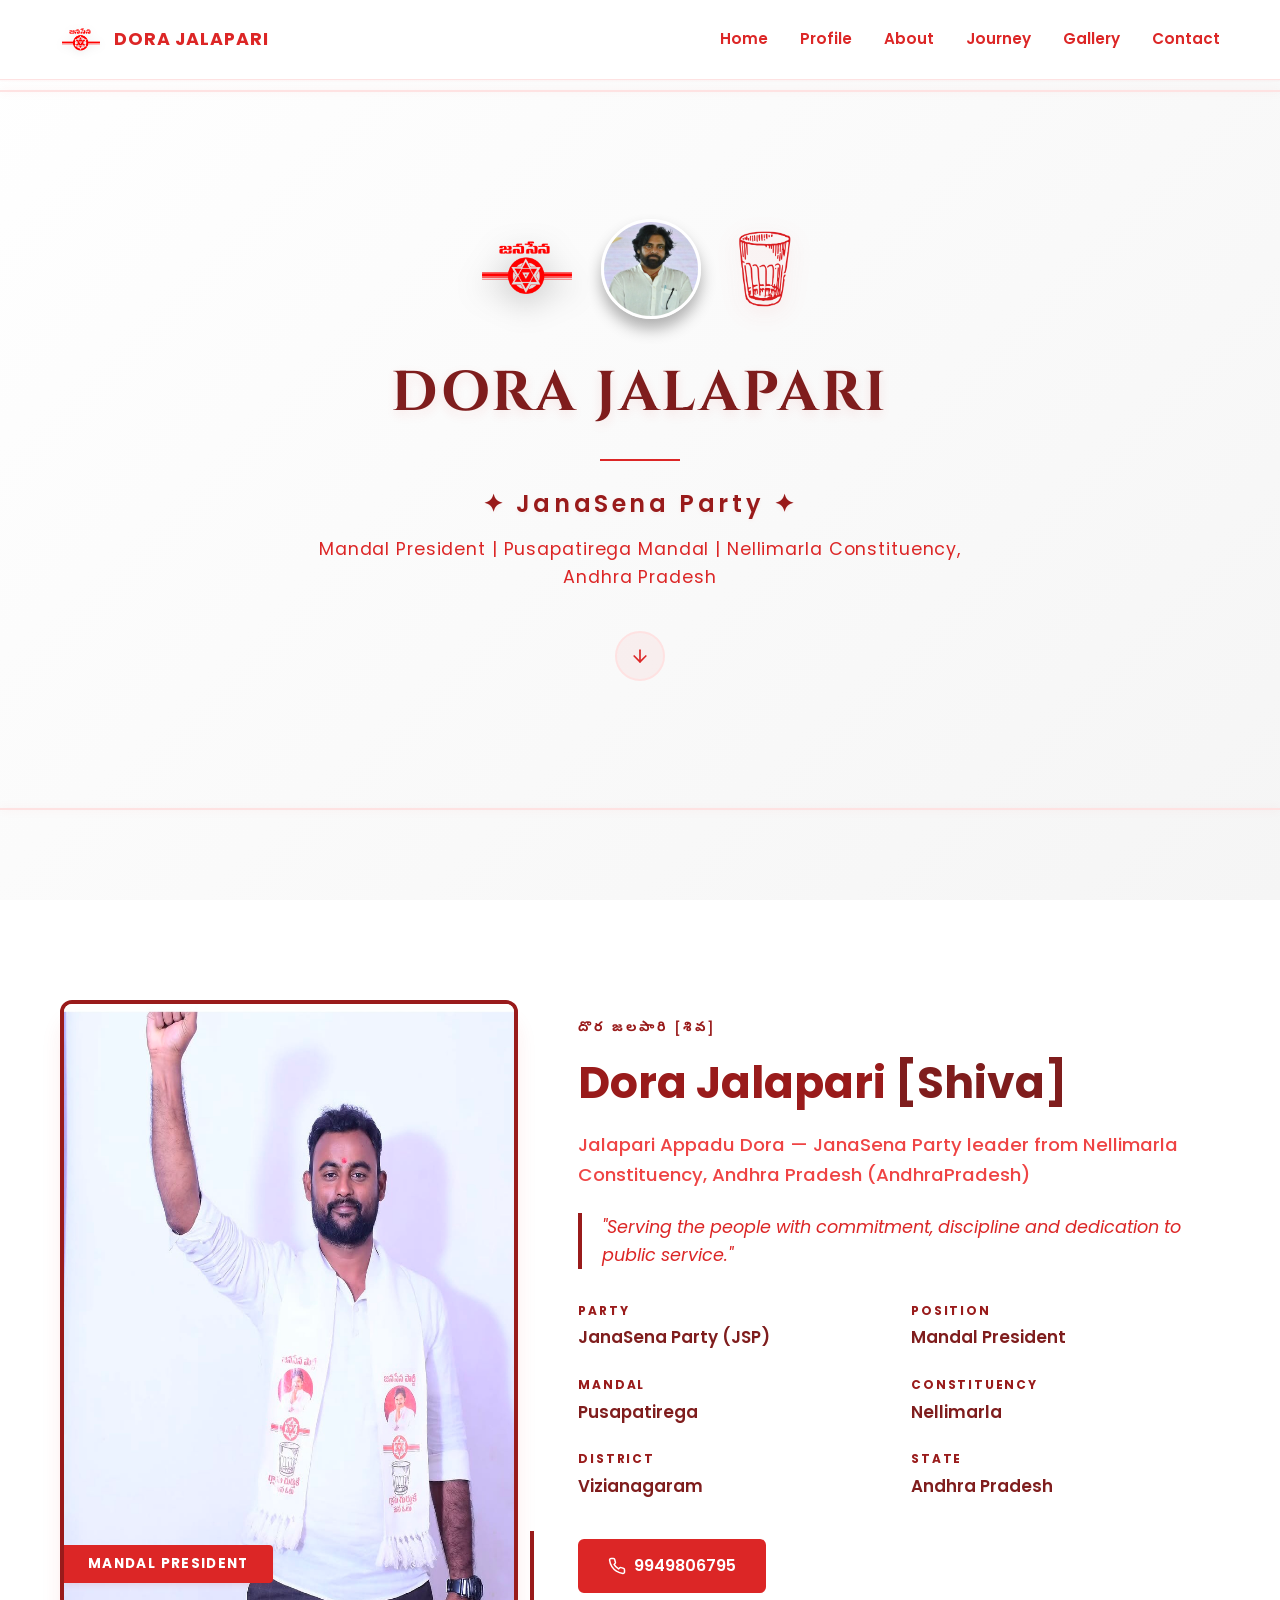
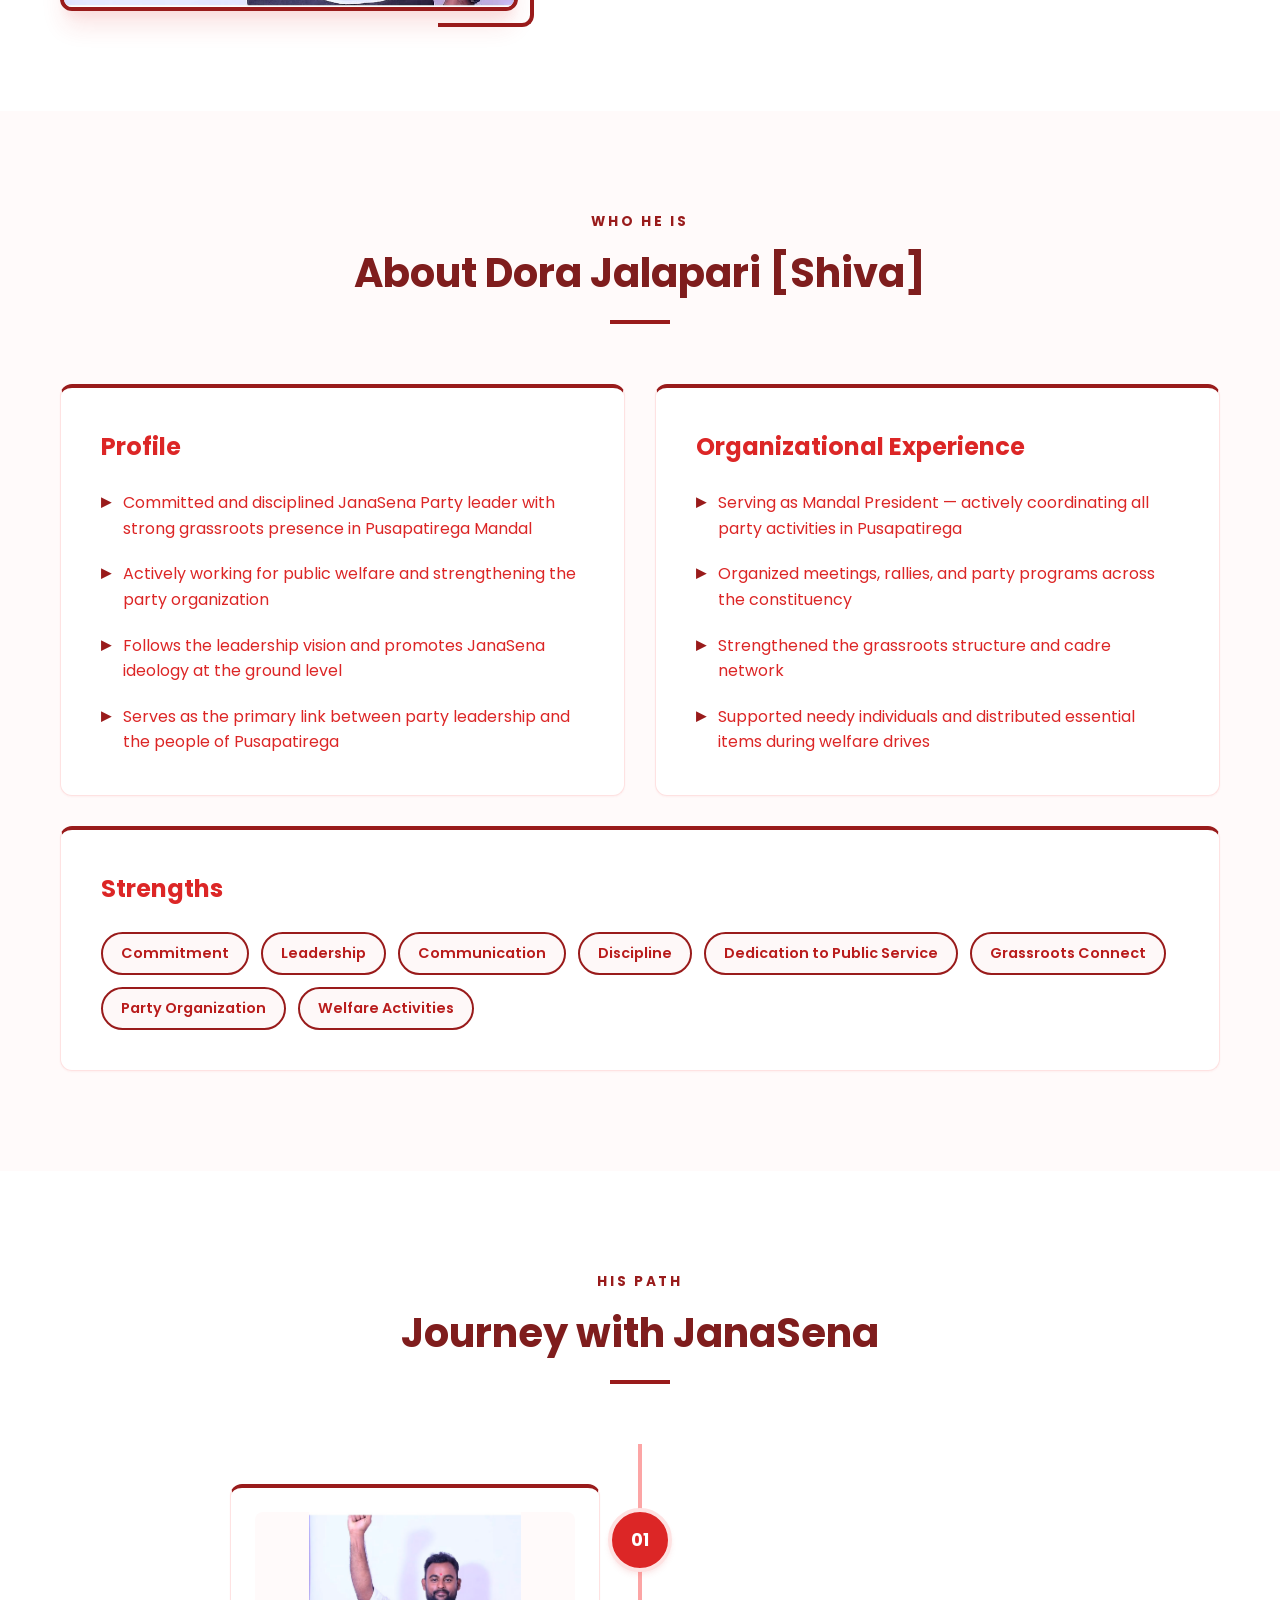
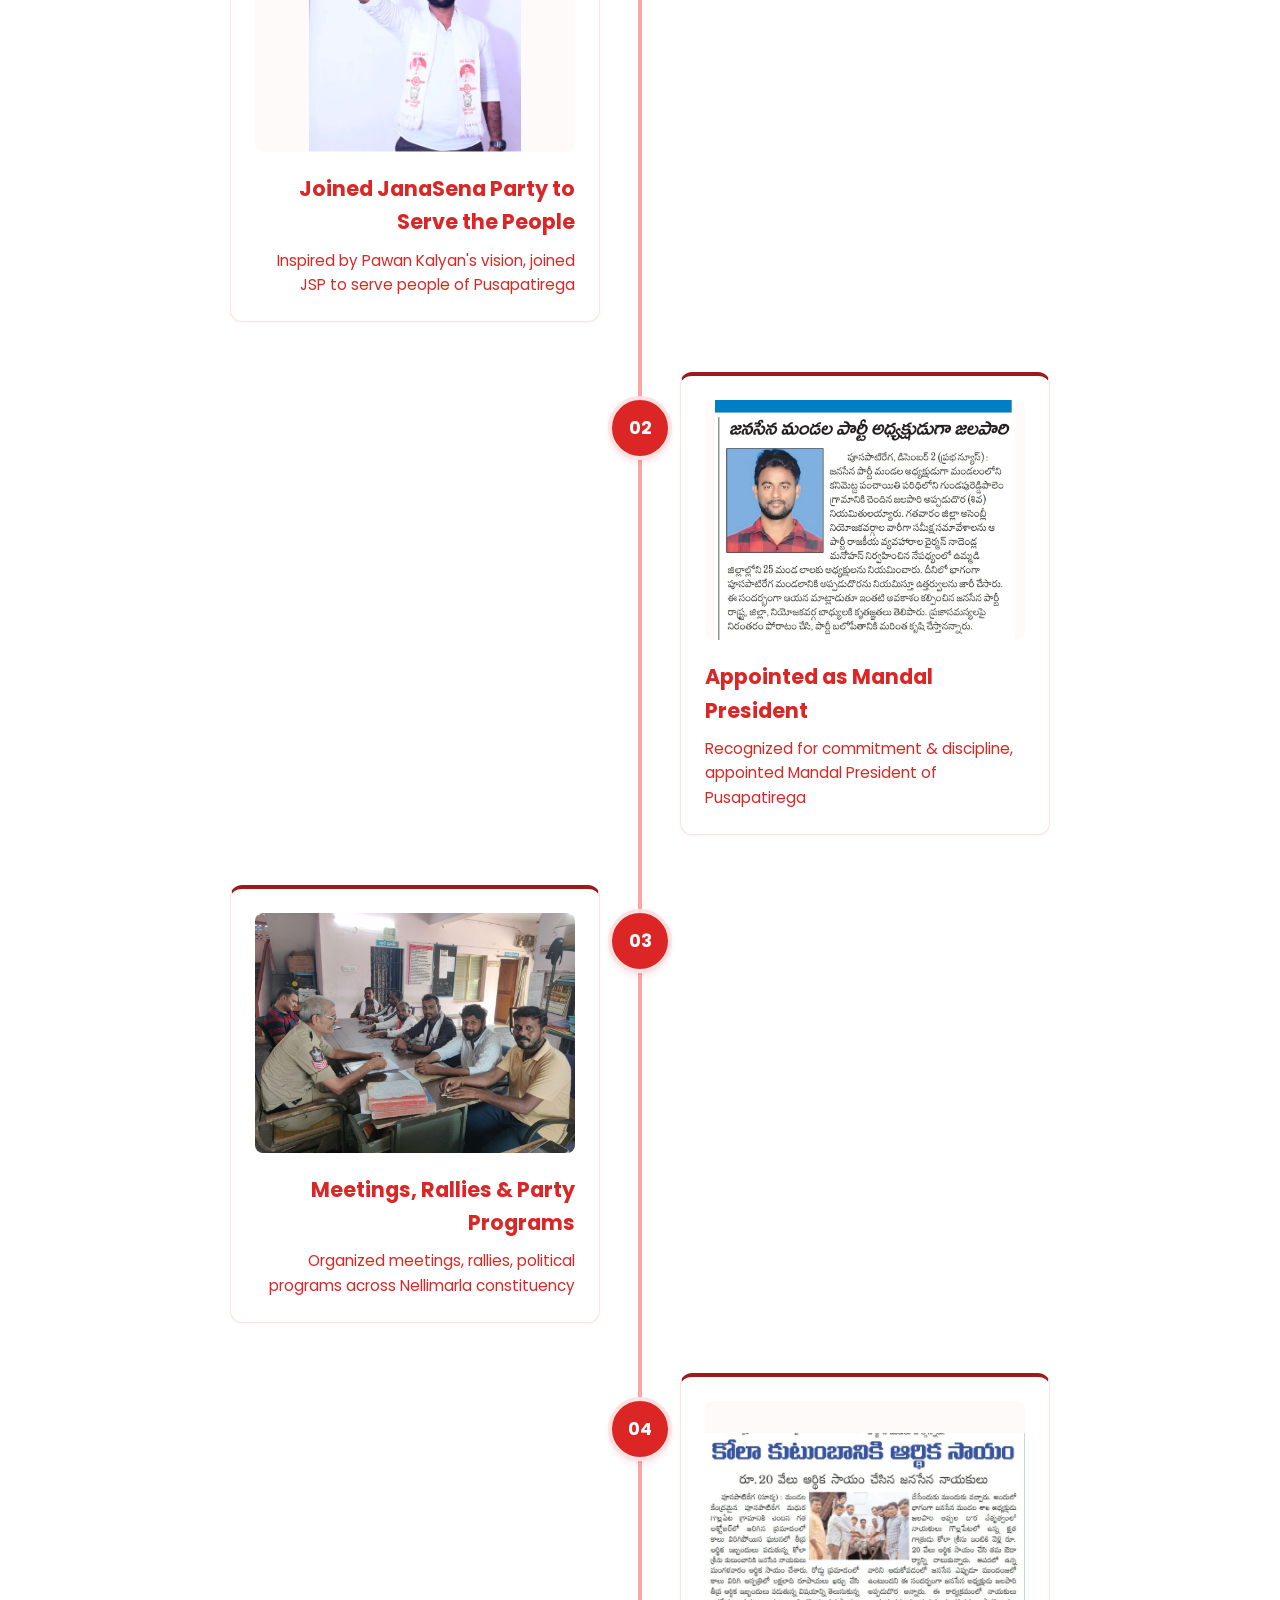
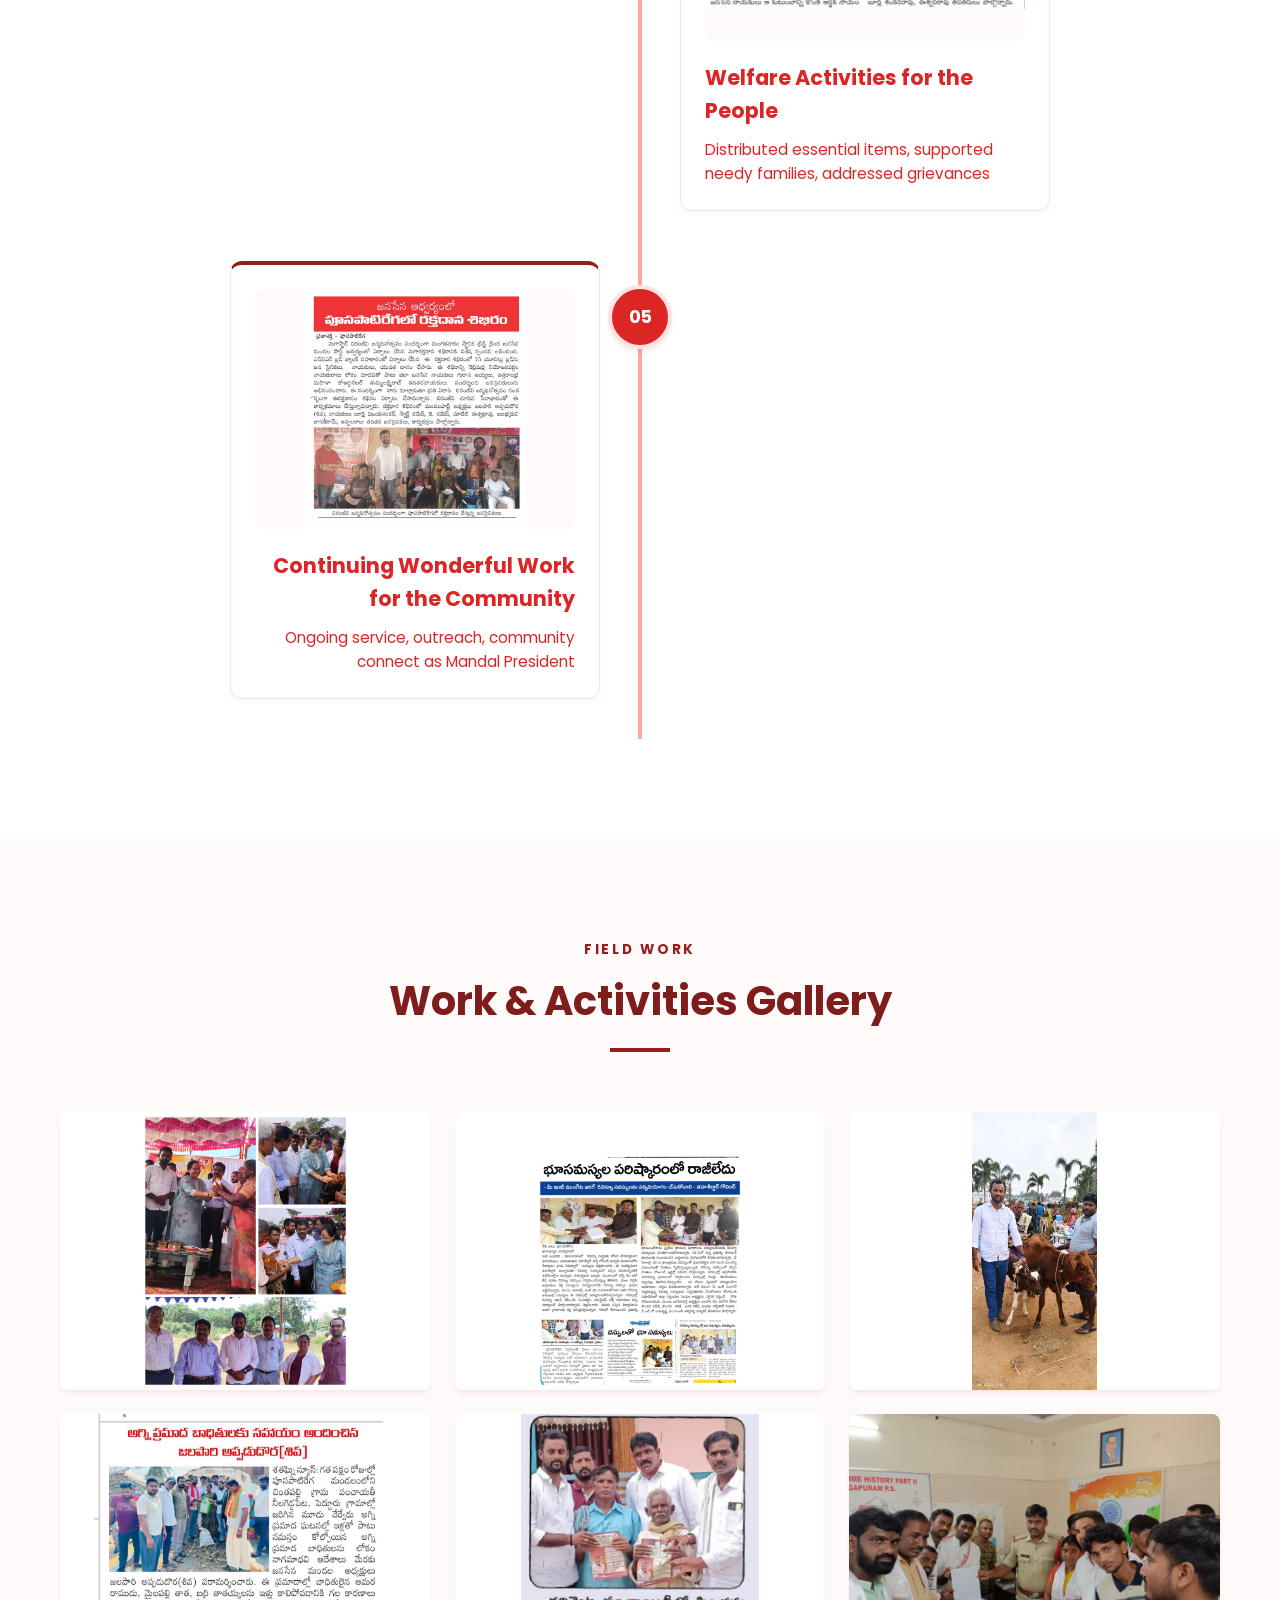
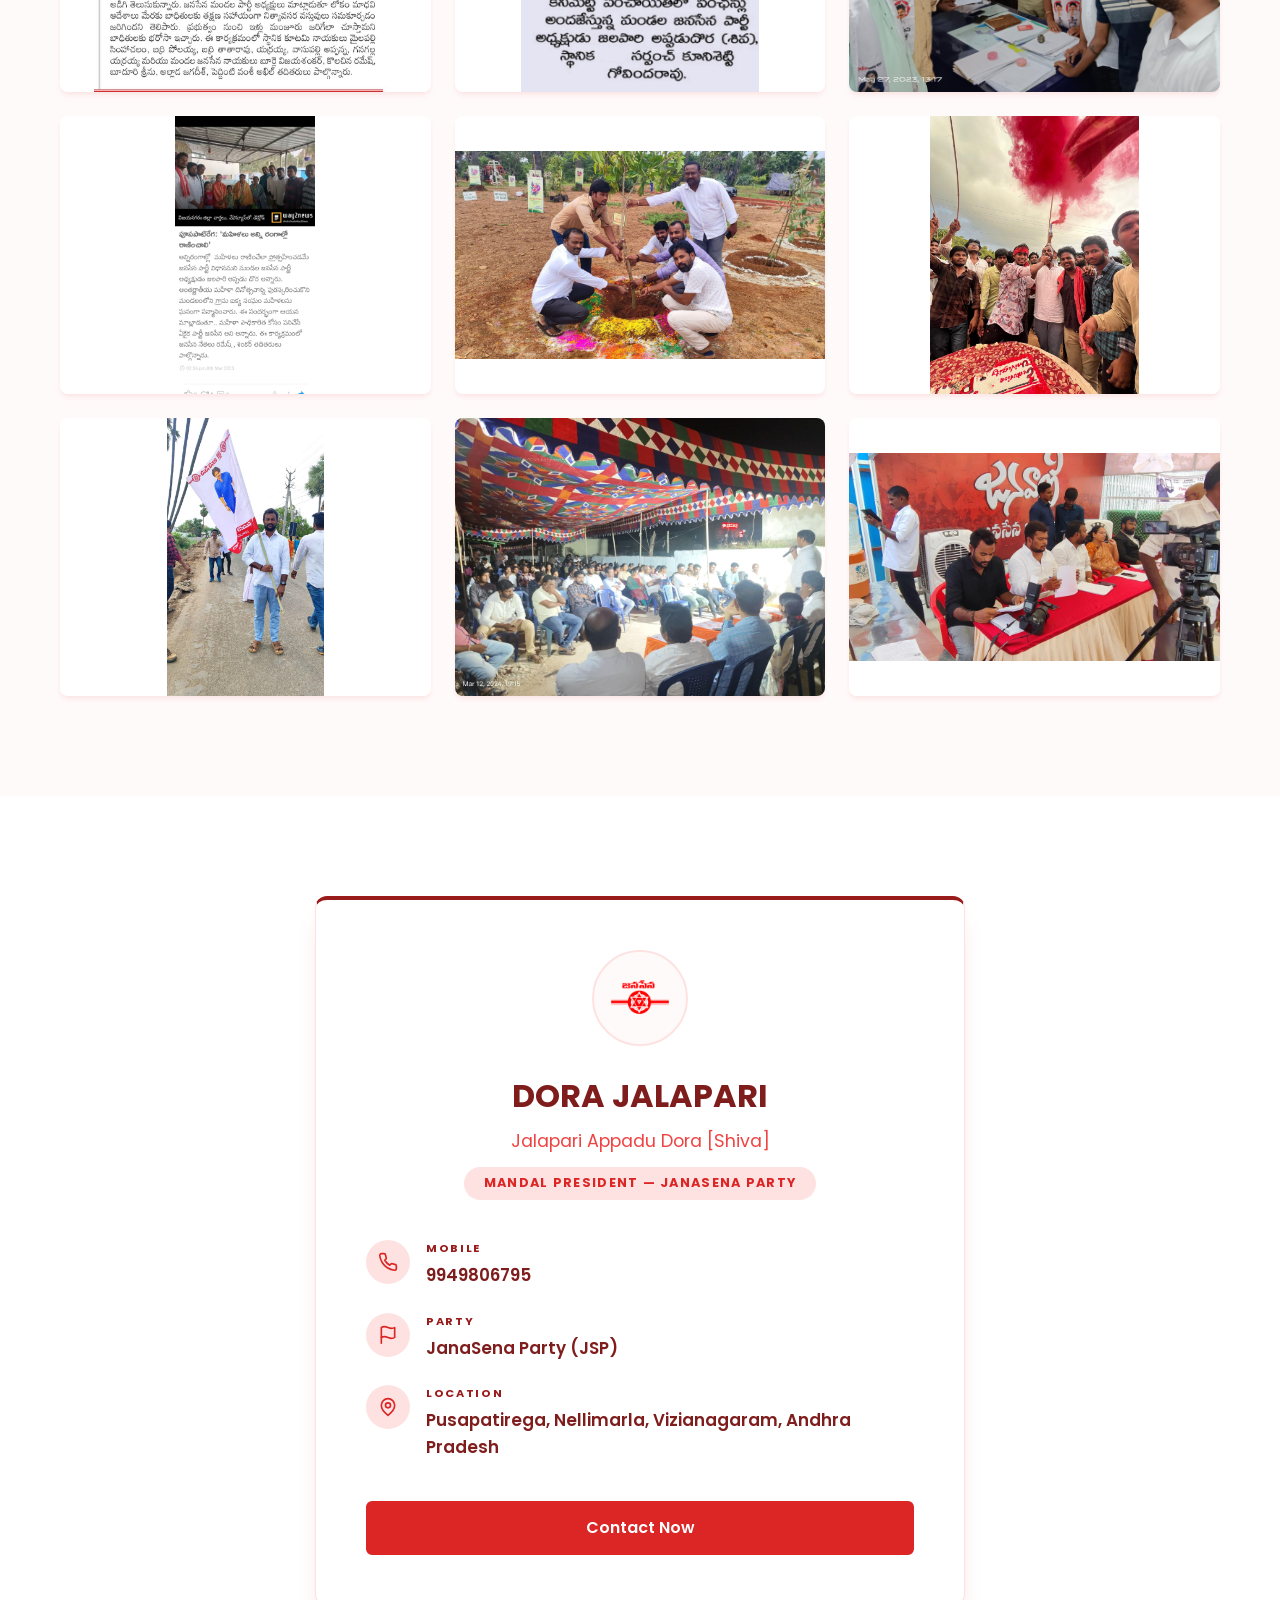
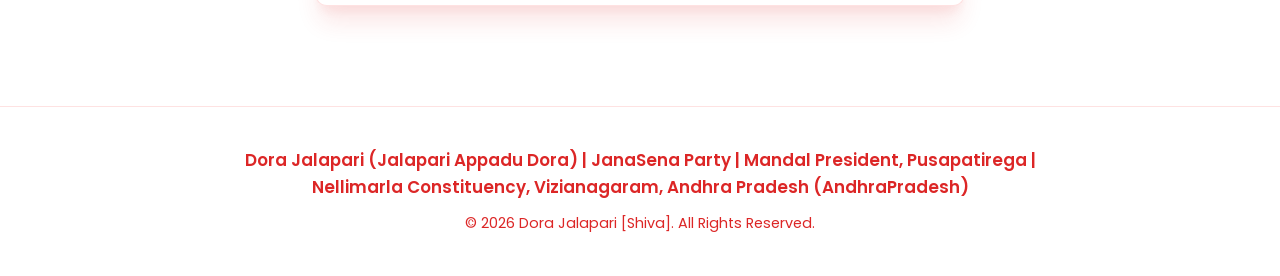
==== commit 943f5b0d: "Optimize SEO metadata and page content for target keywords (Dora Jalapari, JanaSena Party, Nellimarl" ====
--- a/index.html
+++ b/index.html
@@ -3,10 +3,10 @@
 <head>
   <meta charset="UTF-8" />
   <meta name="viewport" content="width=device-width, initial-scale=1.0, maximum-scale=1" />
-  <title>J.A.DORA [SHIVA] - JanaSena Party Mandal President</title>
+  <title>Dora Jalapari - JanaSena Party Leader | Nellimarla Constituency, Andhra Pradesh</title>
   <!-- SEO Meta Tags -->
-  <meta name="description" content="Official website showcasing the political profile, journey, activities, and contact details of J.A.Dora [Shiva], Mandal President of JanaSena Party (JSP) in Pusapatirega, Nellimarla, Vizianagaram." />
-  <meta name="keywords" content="J.A.Dora, Shiva, Jalapari Appadu Dora, JanaSena Party, JSP, Mandal President, Pusapatirega, Nellimarla, Vizianagaram, Andhra Pradesh, Pawan Kalyan, JSP Leader, Political Profile" />
+  <meta name="description" content="Official website of Dora Jalapari (Jalapari Appadu Dora), JanaSena Party Mandal President for Pusapatirega in Nellimarla Constituency, Andhra Pradesh. Discover political profile, journey, and activities of Dora Jalapari from JanaSena Party in Nellimarla, AndhraPradesh." />
+  <meta name="keywords" content="dora jalapari, janasena party, nellimarla constituency, andhrapradesh, andhra pradesh, J.A.Dora, Shiva, Jalapari Appadu Dora, JSP, Mandal President, Pusapatirega, Vizianagaram, Pawan Kalyan, JSP Leader, Political Profile" />
   <meta name="robots" content="index, follow" />
   <link rel="canonical" href="https://dorajalapari-jsp.vercel.app/" />
   <link rel="icon" type="image/png" href="manus-storage/janasena_logo_d5aa2107.png" />
@@ -14,16 +14,16 @@
   <!-- OpenGraph Tags -->
   <meta property="og:type" content="website" />
   <meta property="og:url" content="https://dorajalapari-jsp.vercel.app/" />
-  <meta property="og:title" content="J.A.DORA [SHIVA] - JanaSena Party Mandal President" />
-  <meta property="og:description" content="Official website showcasing the political profile, journey, activities, and contact details of J.A.Dora [Shiva], Mandal President of JanaSena Party (JSP) in Pusapatirega, Nellimarla, Vizianagaram." />
+  <meta property="og:title" content="Dora Jalapari - JanaSena Party | Nellimarla Constituency, Andhra Pradesh" />
+  <meta property="og:description" content="Official website of Dora Jalapari, JanaSena Party Mandal President for Pusapatirega in Nellimarla Constituency, Andhra Pradesh (AndhraPradesh)." />
   <meta property="og:image" content="https://dorajalapari-jsp.vercel.app/manus-storage/hero_main_4009a0f4.jpg" />
-  <meta property="og:site_name" content="J.A.Dora - JanaSena Party Mandal President" />
+  <meta property="og:site_name" content="Dora Jalapari - JanaSena Party" />
 
   <!-- Twitter Card Tags -->
   <meta name="twitter:card" content="summary_large_image" />
   <meta name="twitter:url" content="https://dorajalapari-jsp.vercel.app/" />
-  <meta name="twitter:title" content="J.A.DORA [SHIVA] - JanaSena Party Mandal President" />
-  <meta name="twitter:description" content="Official website showcasing the political profile, journey, activities, and contact details of J.A.Dora [Shiva], Mandal President of JanaSena Party (JSP) in Pusapatirega, Nellimarla, Vizianagaram." />
+  <meta name="twitter:title" content="Dora Jalapari - JanaSena Party | Nellimarla Constituency, Andhra Pradesh" />
+  <meta name="twitter:description" content="Official website of Dora Jalapari, JanaSena Party Mandal President for Pusapatirega in Nellimarla Constituency, Andhra Pradesh (AndhraPradesh)." />
   <meta name="twitter:image" content="https://dorajalapari-jsp.vercel.app/manus-storage/hero_main_4009a0f4.jpg" />
 
   <!-- Preconnect and Google Fonts -->
@@ -41,7 +41,7 @@
     <div class="header-container">
       <div class="header-brand">
         <img src="manus-storage/janasena_logo_d5aa2107.png" alt="JanaSena Logo" class="brand-logo" />
-        <span class="brand-title">JALAPARI APPADU DORA</span>
+        <span class="brand-title">DORA JALAPARI</span>
       </div>
       <button class="menu-toggle" id="menuToggle" aria-label="Toggle Menu">
         <svg xmlns="http://www.w3.org/2000/svg" width="24" height="24" viewBox="0 0 24 24" fill="none" stroke="currentColor" stroke-width="2" stroke-linecap="round" stroke-linejoin="round" class="menu-icon"><line x1="4" x2="20" y1="12" y2="12"/><line x1="4" x2="20" y1="6" y2="6"/><line x1="4" x2="20" y1="18" y2="18"/></svg>
@@ -68,10 +68,10 @@
         <img src="manus-storage/pawan_kalyan.jpg" alt="Pawan Kalyan" class="welcome-leader-photo" />
         <img src="manus-storage/glass_symbol.png" alt="JanaSena Glass Symbol" class="welcome-glass-symbol" />
       </div>
-      <h1 class="welcome-title">JALAPARI APPADU DORA</h1>
+      <h1 class="welcome-title">DORA JALAPARI</h1>
       <div class="divider"></div>
       <p class="welcome-subtitle">✦ JanaSena Party ✦</p>
-      <p class="welcome-details">Mandal President | Pusapatirega Mandal | Nellimarla Constituency</p>
+      <p class="welcome-details">Mandal President | Pusapatirega Mandal | Nellimarla Constituency, Andhra Pradesh</p>
       <a href="#home" class="scroll-down-btn" aria-label="Scroll to Profile">
         <svg xmlns="http://www.w3.org/2000/svg" width="24" height="24" viewBox="0 0 24 24" fill="none" stroke="currentColor" stroke-width="2" stroke-linecap="round" stroke-linejoin="round" class="arrow-down-icon"><line x1="12" x2="12" y1="5" y2="19"/><polyline points="19 12 12 19 5 12"/></svg>
       </a>
@@ -85,7 +85,7 @@
         <!-- Profile Image Column -->
         <div class="profile-image-col">
           <div class="profile-image-container">
-            <img src="manus-storage/hero_main_4009a0f4.jpg" alt="J.A.DORA [SHIVA]" class="profile-img" />
+            <img src="manus-storage/hero_main_4009a0f4.jpg" alt="Dora Jalapari [Shiva] - JanaSena Party" class="profile-img" />
             <div class="badge">MANDAL PRESIDENT</div>
           </div>
           <div class="decorative-corner"></div>
@@ -95,9 +95,9 @@
         <div class="profile-info-col">
           <p class="section-label telugu-font">దొర జలపారి [శివ]</p>
           <h2 class="profile-name">
-            <span class="highlight">J.A.DORA</span> [SHIVA]
+            <span class="highlight">Dora Jalapari</span> [Shiva]
           </h2>
-          <p class="profile-title">Jalapari Appadu Dora — Known as Shiva</p>
+          <p class="profile-title">Jalapari Appadu Dora — JanaSena Party leader from Nellimarla Constituency, Andhra Pradesh (AndhraPradesh)</p>
           <blockquote class="profile-quote">
             "Serving the people with commitment, discipline and dedication to public service."
           </blockquote>
@@ -143,7 +143,7 @@
     <div class="container">
       <div class="section-header">
         <p class="section-label">WHO HE IS</p>
-        <h2 class="section-title">About J.A.Dora [Shiva]</h2>
+        <h2 class="section-title">About Dora Jalapari [Shiva]</h2>
         <div class="section-divider"></div>
       </div>
       
@@ -382,8 +382,8 @@
         <div class="contact-logo-container">
           <img src="manus-storage/janasena_logo_d5aa2107.png" alt="JanaSena Logo" class="contact-logo" />
         </div>
-        <h2 class="contact-name">JALAPARI APPADU DORA</h2>
-        <p class="contact-subtitle">J.A.DORA [SHIVA]</p>
+        <h2 class="contact-name">DORA JALAPARI</h2>
+        <p class="contact-subtitle">Jalapari Appadu Dora [Shiva]</p>
         <div class="contact-badge">MANDAL PRESIDENT — JANASENA PARTY</div>
         
         <div class="contact-info-list">
@@ -426,8 +426,8 @@
   <!-- Footer -->
   <footer class="footer">
     <div class="container">
-      <p class="footer-title">J.A.DORA [SHIVA] | JanaSena Party | Mandal President, Pusapatirega | Nellimarla Constituency, Vizianagaram</p>
-      <p class="footer-copyright">&copy; 2025 J.A.Dora [Shiva]. All Rights Reserved.</p>
+      <p class="footer-title">Dora Jalapari (Jalapari Appadu Dora) | JanaSena Party | Mandal President, Pusapatirega | Nellimarla Constituency, Vizianagaram, Andhra Pradesh (AndhraPradesh)</p>
+      <p class="footer-copyright">&copy; 2026 Dora Jalapari [Shiva]. All Rights Reserved.</p>
     </div>
   </footer>
 
